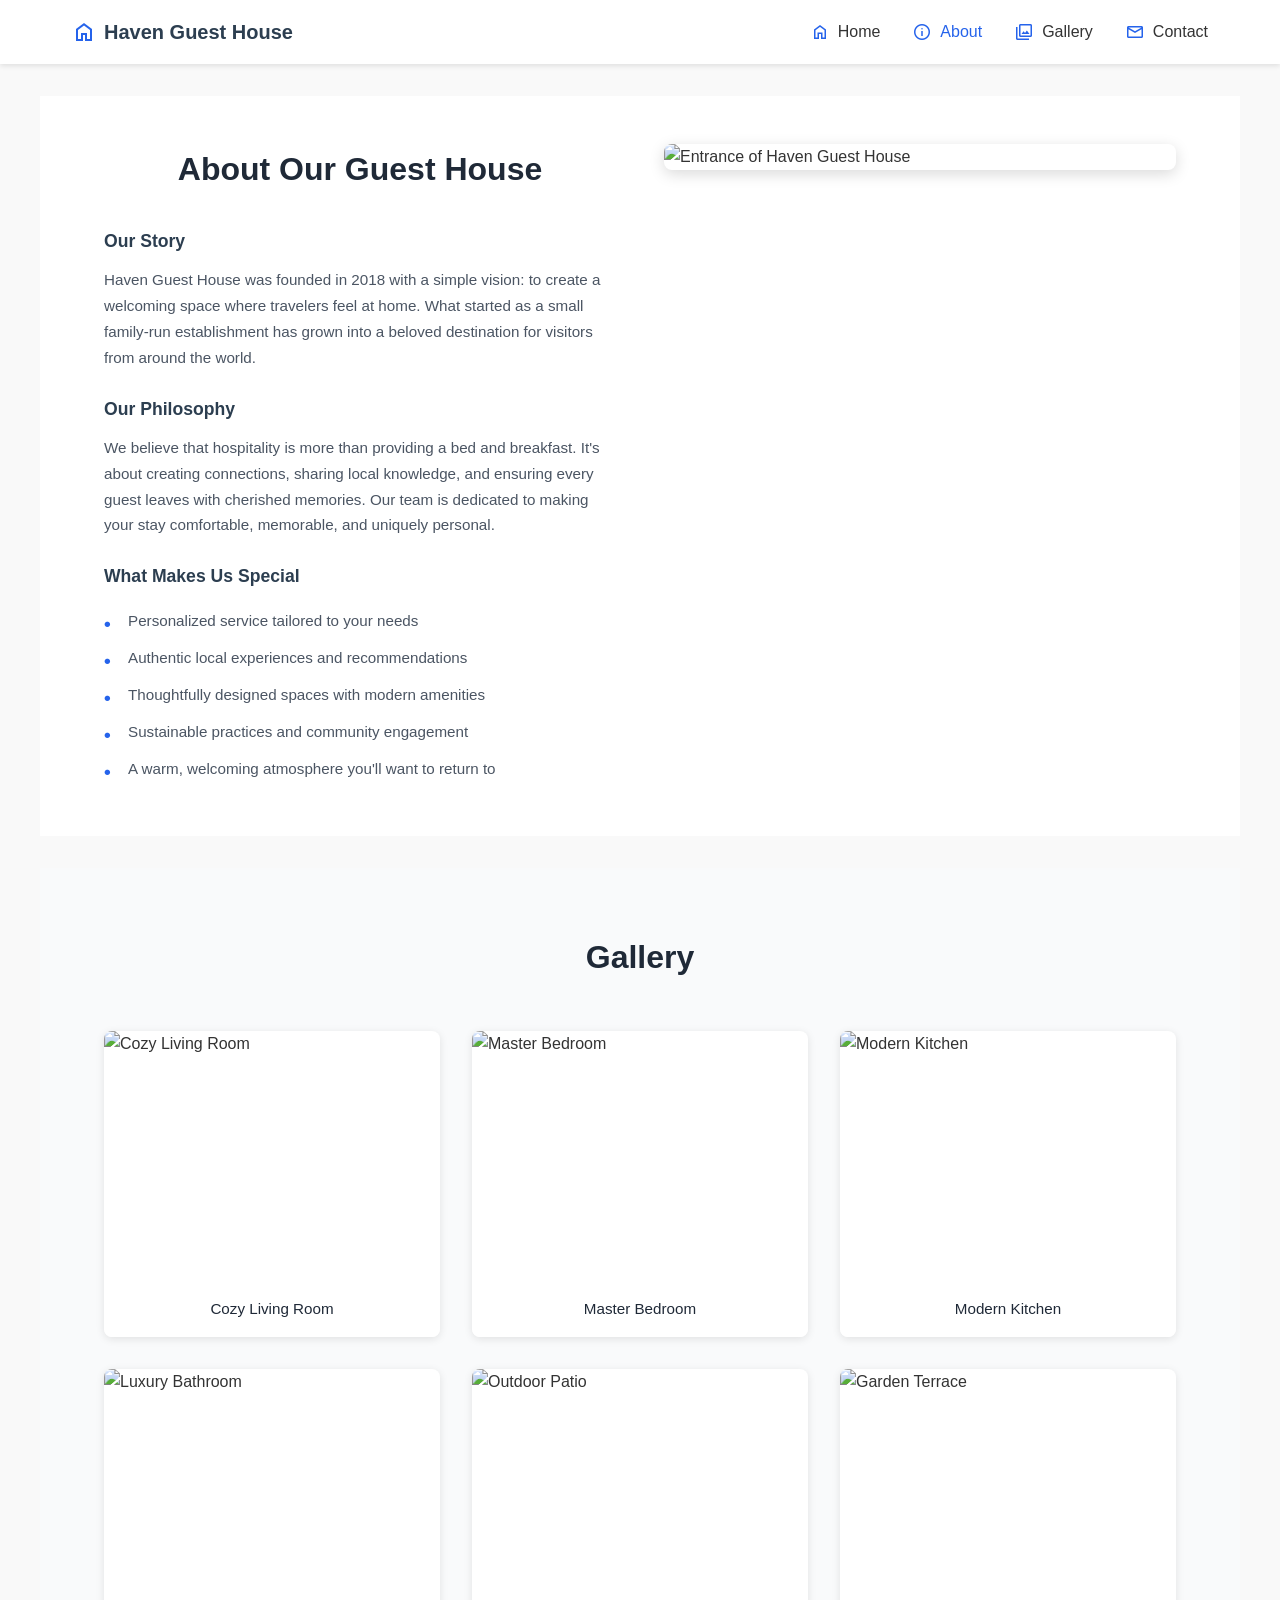
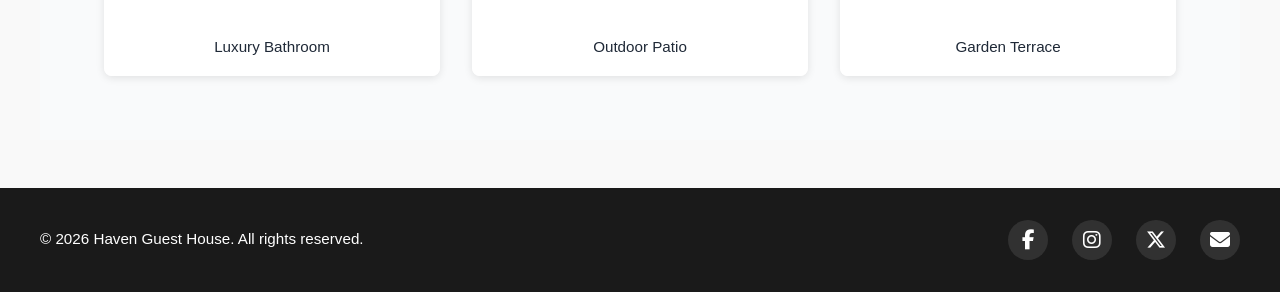
==== about.html @ 4d7a46c1 "Static Site" ====
<!DOCTYPE html>
<html lang="en">

<head>
    <meta charset="UTF-8">
    <title>Haven Guest House | About</title>
    <meta name="viewport" content="width=device-width, initial-scale=1.0">
    <link rel="stylesheet" href="style.css">
    <link rel="stylesheet"
        href="https://fonts.googleapis.com/css2?family=Material+Symbols+Outlined:opsz,wght,FILL,GRAD@24,400,0,0" />
    <link rel="stylesheet" href="https://cdnjs.cloudflare.com/ajax/libs/font-awesome/6.5.1/css/all.min.css" />
</head>

<body>

    <header>
        <nav class="navbar">
            <div class="logo">
                <span class="material-symbols-outlined">home</span>
                <span class="logo-text">Haven Guest House</span>
            </div>
            <ul class="nav-links">
                <li>
                    <a href="index.html">
                        <span class="material-symbols-outlined">home</span>
                        <span class="nav-text">Home</span>
                    </a>
                </li>
                <li>
                    <a href="about.html" aria-current="page">
                        <span class="material-symbols-outlined">info</span>
                        <span class="nav-text">About</span>
                    </a>
                </li>
                <li>
                    <a href="#gallery">
                        <span class="material-symbols-outlined">photo_library</span>
                        <span class="nav-text">Gallery</span>
                    </a>
                </li>
                <li>
                    <a href="contact.html">
                        <span class="material-symbols-outlined">mail</span>
                        <span class="nav-text">Contact</span>
                    </a>
                </li>
            </ul>
        </nav>
    </header>

    <main>

        <section class="about">
            <div class="about-text">
                <h1>About Our Guest House</h1>

                <h3>Our Story</h3>
                <p>
                    Haven Guest House was founded in 2018 with a simple vision: to create a welcoming space where
                    travelers feel at home. What started as a small family-run establishment has grown into a beloved
                    destination for visitors from around the world.
                </p>

                <h3>Our Philosophy</h3>
                <p>
                    We believe that hospitality is more than providing a bed and breakfast. It's about creating
                    connections, sharing local knowledge, and ensuring every guest leaves with cherished memories. Our
                    team is dedicated to making your stay comfortable, memorable, and uniquely personal.
                </p>

                <h3>What Makes Us Special</h3>
                <ul>
                    <li>Personalized service tailored to your needs</li>
                    <li>Authentic local experiences and recommendations</li>
                    <li>Thoughtfully designed spaces with modern amenities</li>
                    <li>Sustainable practices and community engagement</li>
                    <li>A warm, welcoming atmosphere you'll want to return to</li>
                </ul>
            </div>

            <div class="about-image">
                <img src="images/5.png" alt="Entrance of Haven Guest House">
            </div>
        </section>

        <section id="gallery" class="gallery">
            <h2>Gallery</h2>

            <div class="gallery-grid">
                <figure class="gallery-item">
                    <img src="images/g1.png" alt="Cozy Living Room">
                    <figcaption>Cozy Living Room</figcaption>
                </figure>

                <figure class="gallery-item">
                    <img src="images/g2.png" alt="Master Bedroom">
                    <figcaption>Master Bedroom</figcaption>
                </figure>

                <figure class="gallery-item">
                    <img src="images/g3.png" alt="Modern Kitchen">
                    <figcaption>Modern Kitchen</figcaption>
                </figure>

                <figure class="gallery-item">
                    <img src="images/g4.png" alt="Luxury Bathroom">
                    <figcaption>Luxury Bathroom</figcaption>
                </figure>

                <figure class="gallery-item">
                    <img src="images/g5.png" alt="Outdoor Patio">
                    <figcaption>Outdoor Patio</figcaption>
                </figure>

                <figure class="gallery-item">
                    <img src="images/g6.png" alt="Garden Terrace">
                    <figcaption>Garden Terrace</figcaption>
                </figure>
            </div>
        </section>

    </main>

    <footer>
        <div class="footer-content">
            <p>© 2026 Haven Guest House. All rights reserved.</p>
            <div class="social-icons">
                <a href="#" aria-label="Facebook">
                    <i class="fab fa-facebook-f"></i>
                </a>
                <a href="#" aria-label="Instagram">
                    <i class="fab fa-instagram"></i>
                </a>
                <a href="#" aria-label="Twitter">
                    <i class="fab fa-x-twitter"></i>
                </a>
                <a href="#" aria-label="Email">
                    <i class="fas fa-envelope"></i>
                </a>
            </div>
        </div>
    </footer>

    <script src="script.js"></script>

</body>

</html>
---- style.css ----
/* ===== RESET & BASE STYLES ===== */
* {
    margin: 0;
    padding: 0;
    box-sizing: border-box;
}

html {
    scroll-behavior: smooth;
}

body {
    font-family: 'Segoe UI', Tahoma, Geneva, Verdana, sans-serif;
    line-height: 1.6;
    color: #333;
    background: #f9f9f9;
}

/* ===== HEADER & NAVIGATION ===== */
header {
    background: #fff;
    box-shadow: 0 2px 5px rgba(0, 0, 0, 0.1);
    position: sticky;
    top: 0;
    z-index: 100;
}

.navbar {
    display: flex;
    justify-content: space-between;
    align-items: center;
    padding: 1rem 2rem;
    max-width: 1200px;
    margin: 0 auto;
    width: 100%;
}

.logo {
    display: flex;
    align-items: center;
    gap: 0.5rem;
    font-size: 1.25rem;
    font-weight: bold;
    color: #2c3e50;
}

.logo .material-symbols-outlined {
    font-size: 1.5rem;
    color: #2563eb;
}

.nav-links {
    list-style: none;
    display: flex;
    gap: 2rem;
}

.nav-links a {
    text-decoration: none;
    color: #333;
    font-weight: 500;
    transition: color 0.3s;
    display: flex;
    align-items: center;
    gap: 0.5rem;
}

.nav-links a .material-symbols-outlined {
    font-size: 1.25rem;
    color: #2563eb;
}

.nav-links a:hover,
.nav-links a[aria-current="page"] {
    color: #2563eb;
}

/* ===== MAIN CONTENT ===== */
main {
    max-width: 1200px;
    margin: 0 auto;
    width: 100%;
}

/* ===== HERO SECTION ===== */
.hero {
    position: relative;
    height: 400px;
    overflow: hidden;
    display: flex;
    flex-direction: column;
    justify-content: center;
    align-items: center;
    text-align: center;
    color: white;
}

.hero-image {
    position: absolute;
    width: 100%;
    height: 100%;
    object-fit: cover;
    z-index: -1;
}

.hero::before {
    content: '';
    position: absolute;
    top: 0;
    left: 0;
    right: 0;
    bottom: 0;
    background: rgba(0, 0, 0, 0.4);
    z-index: 0;
}

.hero h1 {
    font-size: 3rem;
    margin-bottom: 0.5rem;
    z-index: 1;
    text-shadow: 2px 2px 4px rgba(0, 0, 0, 0.5);
}

.hero p {
    font-size: 1.25rem;
    margin-bottom: 2rem;
    z-index: 1;
    text-shadow: 1px 1px 3px rgba(0, 0, 0, 0.5);
}

/* ===== BUTTONS ===== */
.primary-btn {
    background: #2563eb;
    color: #fff;
    border: none;
    padding: 0.75rem 2rem;
    font-size: 1rem;
    border-radius: 4px;
    cursor: pointer;
    transition: background 0.3s, transform 0.3s;
    z-index: 1;
}

.primary-btn:hover {
    background: #1d4ed8;
    transform: translateY(-2px);
    box-shadow: 0 4px 8px rgba(0, 0, 0, 0.2);
}

/* ===== FEATURES SECTION ===== */
.features {
    display: grid;
    grid-template-columns: repeat(3, 1fr);
    gap: 2rem;
    padding: 3rem 2rem;
    max-width: 1200px;
    margin: 0 auto;

    border-radius: 12px;
}

.card {
    background: #f9fafb;
    border-radius: 12px;
    overflow: hidden;
    box-shadow: 0 1px 3px rgba(0, 0, 0, 0.1);
    transition: transform 0.3s, box-shadow 0.3s;
    position: relative;
}

.card:hover {
    transform: translateY(-5px);
    box-shadow: 0 5px 20px rgba(0, 0, 0, 0.15);
}

.card-image {
    width: 100%;
    height: 200px;
    object-fit: cover;
    display: block;
}

.card-icon {
    margin: 1.5rem 0 0.5rem 1.5rem;
    display: flex;
    align-items: center;
    position: relative;
}

.card-icon .material-symbols-outlined {
    font-size: 2rem;
    color: #2563eb;
    position: relative;
    z-index: 1;
}

.card h3 {
    padding: 0 1.5rem 0.5rem;
    color: #2c3e50;
    font-size: 1.25rem;
    font-weight: 600;
}

.card p {
    padding: 0 1.5rem 1.5rem;
    color: #666;
    line-height: 1.6;
    font-size: 0.95rem;
    margin: 0;
}

/* ===== WELCOME SECTION ===== */
.welcome {
    padding: 3rem 2rem;
    text-align: center;
    margin: 2rem auto;
    max-width: 1200px;
    background: #e5e7eb;
    border-radius: 12px;
}

.welcome h2 {
    color: #1f2937;
    margin-bottom: 2rem;
    font-size: 2rem;
    font-weight: 600;
}

.welcome p {
    max-width: 900px;
    margin: 0 auto 1.5rem;
    color: #4b5563;
    line-height: 1.8;
    font-size: 1rem;
}

.welcome p:last-child {
    margin-bottom: 0;
}

/* ===== ABOUT SECTION ===== */
.about {
    display: grid;
    grid-template-columns: 1fr 1fr;
    gap: 3rem;
    padding: 3rem 4rem;
    align-items: start;
    max-width: 1400px;
    margin: 2rem auto;
    background: #fff;
}

.about-text h1 {
    color: #1f2937;
    margin-bottom: 2rem;
    font-size: 2rem;
    font-weight: 600;
    text-align: center;
}

.about-text h3 {
    color: #2c3e50;
    margin-top: 1.5rem;
    margin-bottom: 0.75rem;
    font-size: 1.1rem;
    font-weight: 600;
}

.about-text p {
    color: #4b5563;
    margin-bottom: 1rem;
    line-height: 1.7;
    font-size: 0.95rem;
}

.about-text ul {
    list-style: none;
    padding: 0;
    margin-top: 0.5rem;
}

.about-text ul li {
    padding: 0.4rem 0;
    padding-left: 1.5rem;
    color: #4b5563;
    position: relative;
    font-size: 0.95rem;
}

.about-text ul li::before {
    content: '•';
    position: absolute;
    left: 0;
    color: #2563eb;
    font-weight: bold;
    font-size: 1.2rem;
}

.about-image {
    border-radius: 8px;
    overflow: hidden;
    box-shadow: 0 4px 15px rgba(0, 0, 0, 0.15);
    position: sticky;
    top: 100px;
    background: transparent;
    border: none;
}

.about-image img {
    width: 100%;
    height: auto;
    display: block;
    border: none;
    background: transparent;
}

/* ===== GALLERY SECTION ===== */
.gallery {
    padding: 4rem 4rem;
    max-width: 1400px;
    margin: 0 auto;
    background: #f9fafb;
}

.gallery h2 {
    text-align: center;
    color: #1f2937;
    margin-bottom: 3rem;
    font-size: 2rem;
    font-weight: 600;
}

.gallery-grid {
    display: grid;
    grid-template-columns: repeat(3, 1fr);
    gap: 2rem;
}

.gallery-item {
    background: #fff;
    border-radius: 8px;
    overflow: hidden;
    box-shadow: 0 2px 8px rgba(0, 0, 0, 0.1);
    transition: transform 0.3s, box-shadow 0.3s;
}

.gallery-item:hover {
    transform: translateY(-5px);
    box-shadow: 0 4px 15px rgba(0, 0, 0, 0.15);
}

.gallery-item img {
    width: 100%;
    height: 250px;
    object-fit: cover;
    display: block;
}

.gallery-item figcaption {
    background: #fff;
    color: #1f2937;
    padding: 1rem;
    text-align: center;
    font-weight: 500;
    font-size: 0.95rem;
}

/* ===== CONTACT SECTION ===== */
.contact {
    padding: 3rem 1rem;
    max-width: 600px;
    margin: 0 auto;
}

.contact h1 {
    text-align: center;
    color: #2c3e50;
    margin-bottom: 2rem;
    font-size: 2rem;
}

.contact-image {
    width: 100%;
    max-width: 400px;
    height: auto;
    margin: 0 auto 2rem;
    display: block;
    border-radius: 8px;
}

.contact form {
    display: flex;
    flex-direction: column;
    gap: 1.5rem;
}

.contact label {
    font-weight: 500;
    color: #2c3e50;
}

.contact input,
.contact textarea {
    padding: 0.75rem;
    border: 1px solid #ddd;
    border-radius: 4px;
    font-family: inherit;
    font-size: 1rem;
    transition: border-color 0.3s;
}

.contact input:focus,
.contact textarea:focus {
    outline: none;
    border-color: #2563eb;
    box-shadow: 0 0 5px rgba(37, 99, 235, 0.3);
}

.contact button {
    align-self: flex-start;
}

/* ===== FOOTER ===== */
footer {
    background: #1a1a1a;
    color: #fff;
    padding: 2rem 1rem;
    margin-top: 3rem;
}

.footer-content {
    max-width: 1200px;
    margin: 0 auto;
    display: flex;
    justify-content: space-between;
    align-items: center;
}

footer p {
    margin: 0;
    font-size: 0.95rem;
}

.social-icons {
    display: flex;
    gap: 1.5rem;
    align-items: center;
}

.social-icons a {
    color: #fff;
    text-decoration: none;
    transition: all 0.3s ease;
    display: inline-flex;
    align-items: center;
    justify-content: center;
    width: 40px;
    height: 40px;
    border-radius: 50%;
    background: rgba(255, 255, 255, 0.1);
}

.social-icons a i {
    font-size: 1.25rem;
    color: #fff;
    transition: color 0.3s ease;
}

/* Hover effects - each icon gets its brand color */
.social-icons a:hover {
    transform: translateY(-3px);
    background: rgba(255, 255, 255, 0.2);
}

/* Facebook - Blue on hover */
.social-icons a[aria-label="Facebook"]:hover i {
    color: #1877f2;
}

/* Instagram - Pink on hover */
.social-icons a[aria-label="Instagram"]:hover i {
    color: #e4405f;
}

/* Twitter/X - Black on hover */
.social-icons a[aria-label="Twitter"]:hover i {
    color: #000000;
}

/* Email - Beige on hover */
.social-icons a[aria-label="Email"]:hover i {
    color: #d4a574;
}

/* ===== RESPONSIVE DESIGN ===== */

/* Tablets (768px to 1024px) */
@media (max-width: 1024px) {
    .navbar {
        padding: 1rem 1.5rem;
    }

    .logo {
        font-size: 1.1rem;
    }

    .logo .material-symbols-outlined {
        font-size: 1.3rem;
    }

    .nav-links {
        gap: 1.5rem;
    }

    .nav-links a {
        gap: 0.3rem;
        font-size: 0.9rem;
    }

    .hero {
        height: 350px;
    }

    .hero h1 {
        font-size: 2.5rem;
    }

    .hero p {
        font-size: 1.1rem;
    }

    .about {
        grid-template-columns: 1fr 1fr;
        padding: 2rem 1.5rem;
        gap: 1.5rem;
    }

    .about-text h1 {
        font-size: 1.75rem;
    }

    .gallery {
        padding: 3rem 1.5rem;
    }

    .gallery-grid {
        grid-template-columns: repeat(2, 1fr);
        gap: 1.5rem;
    }
}

/* Mobile Devices (max-width 768px) */
@media (max-width: 768px) {
    .navbar {
        padding: 1rem;
    }

    .logo {
        font-size: 1rem;
    }

    .logo-text {
        display: none;
    }

    .logo .material-symbols-outlined {
        font-size: 1.5rem;
    }

    .nav-links {
        gap: 1.5rem;
    }

    .nav-links a {
        gap: 0.3rem;
        font-size: 0.85rem;
    }

    .nav-text {
        display: none;
    }

    .nav-links a .material-symbols-outlined {
        font-size: 1.5rem;
    }

    .hero {
        height: 280px;
        padding: 0 1rem;
    }

    .hero h1 {
        font-size: 2rem;
    }

    .hero p {
        font-size: 1rem;
    }

    .features {
        grid-template-columns: 1fr;
        padding: 2rem 1rem;
        gap: 1.5rem;
    }

    .card-image {
        height: 180px;
    }

    .about {
        grid-template-columns: 1fr 1fr;
        padding: 2rem 1rem;
        gap: 1rem;
    }

    .about-text h1 {
        font-size: 1.5rem;
    }

    .about-text h3 {
        font-size: 1rem;
    }

    .about-text p,
    .about-text ul li {
        font-size: 0.85rem;
    }

    .about-image {
        position: static;
    }

    .welcome h2 {
        font-size: 1.5rem;
    }

    .welcome p {
        font-size: 0.9rem;
        padding: 1rem;
    }

    .gallery {
        padding: 2rem 1rem;
    }

    .gallery h2 {
        font-size: 1.5rem;
    }

    .gallery-grid {
        grid-template-columns: 1fr;
        gap: 1rem;
    }

    .gallery-item img {
        height: 200px;
    }

    .contact {
        padding: 2rem 1rem;
    }

    .contact h1 {
        font-size: 1.75rem;
    }

    .primary-btn {
        width: 100%;
    }

    .footer-content {
        flex-direction: column;
        gap: 1.5rem;
        text-align: center;
    }
}

/* Small Mobile Devices (max-width 480px) */
@media (max-width: 480px) {
    body {
        font-size: 14px;
    }

    .navbar {
        padding: 0.75rem;
    }

    .logo {
        font-size: 1rem;
    }

    .nav-links {
        font-size: 0.9rem;
    }

    .hero {
        height: 250px;
    }

    .hero h1 {
        font-size: 1.5rem;
    }

    .hero p {
        font-size: 0.9rem;
    }

    .card-image {
        height: 150px;
    }

    .card h3 {
        font-size: 1rem;
    }

    .card p {
        font-size: 0.9rem;
    }

    .about-text h1,
    .welcome h2,
    .gallery h2,
    .contact h1,
    .contact-page-title {
        font-size: 1.35rem;
    }

    .primary-btn {
        padding: 0.6rem 1rem;
        font-size: 0.9rem;
    }

    footer {
        padding: 1rem;
        font-size: 0.85rem;
    }
}

/* Contact Page Styles */
.contact-page-title {
    text-align: center;
    font-size: 2rem;
    margin: 2rem 0;
    color: #1a1a1a;
}

.contact-container {
    max-width: 1200px;
    margin: 0 auto;
    padding: 2rem 1rem 4rem;
    display: grid;
    grid-template-columns: 1fr 1fr;
    gap: 3rem;
}

.contact-form-section h2,
.contact-info-section h2 {
    font-size: 1.5rem;
    margin-bottom: 1.5rem;
    color: #1a1a1a;
}

.form-group {
    margin-bottom: 1.25rem;
}

.form-group label {
    display: block;
    margin-bottom: 0.5rem;
    color: #4b5563;
    font-weight: 500;
}

.form-group input,
.form-group textarea {
    width: 100%;
    padding: 0.75rem;
    border: 1px solid #d1d5db;
    border-radius: 6px;
    font-size: 1rem;
    font-family: inherit;
    transition: border-color 0.3s;
}

.form-group input:focus,
.form-group textarea:focus {
    outline: none;
    border-color: #2563eb;
}

.form-group textarea {
    resize: vertical;
}

.contact-info-item {
    display: flex;
    align-items: flex-start;
    margin-bottom: 1.75rem;
}

.info-icon {
    background-color: #2563eb;
    color: white;
    width: 45px;
    height: 45px;
    border-radius: 50%;
    display: flex;
    align-items: center;
    justify-content: center;
    margin-right: 1rem;
    flex-shrink: 0;
}

.info-icon .material-symbols-outlined {
    font-size: 24px;
}

.info-content h3 {
    font-size: 1rem;
    margin-bottom: 0.25rem;
    color: #1a1a1a;
}

.info-content p {
    color: #6b7280;
    line-height: 1.6;
}

.map-container {
    margin-top: 2rem;
    border-radius: 8px;
    overflow: hidden;
    box-shadow: 0 2px 8px rgba(0, 0, 0, 0.1);
}

@media screen and (max-width: 768px) {
    .contact-container {
        grid-template-columns: 1fr;
        gap: 2rem;
        padding: 1.5rem 1rem 3rem;
    }

    .contact-page-title {
        font-size: 1.5rem;
        margin: 1.5rem 0;
    }

    .contact-form-section h2,
    .contact-info-section h2 {
        font-size: 1.25rem;
    }
}
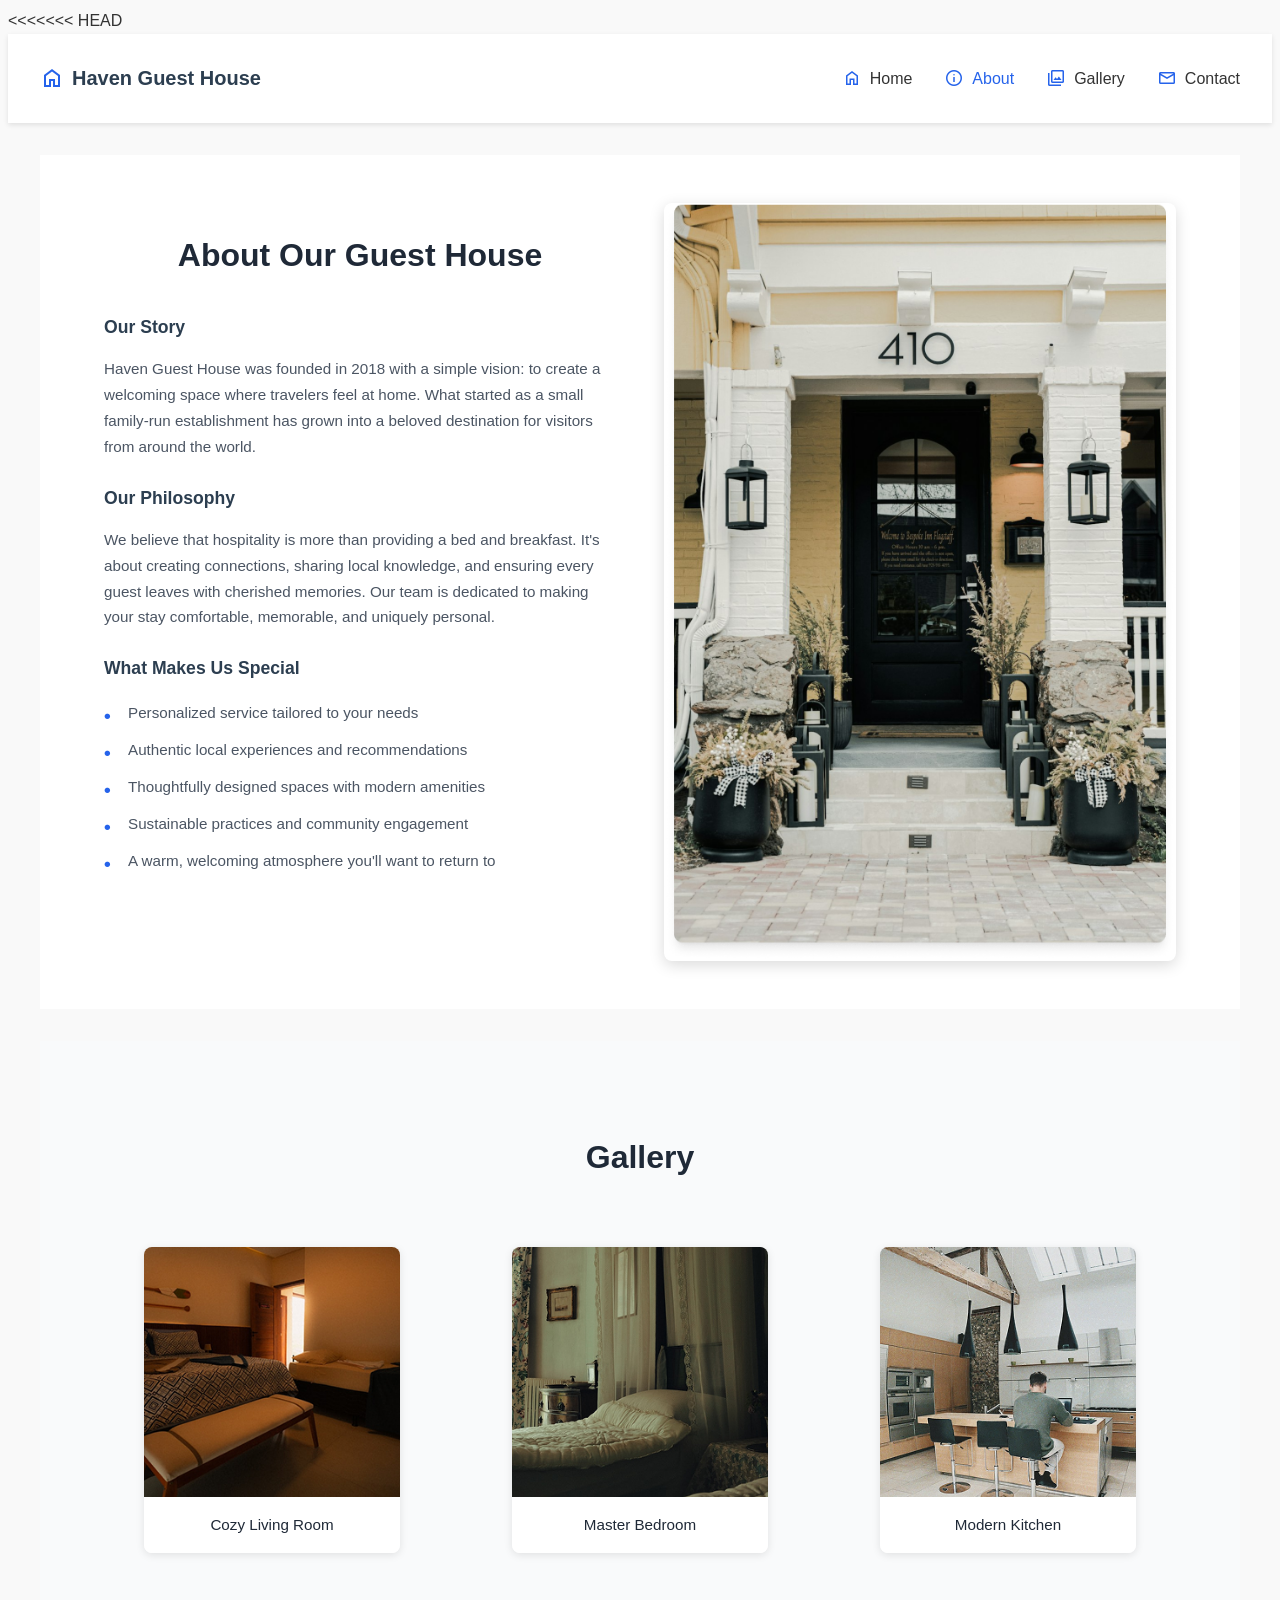
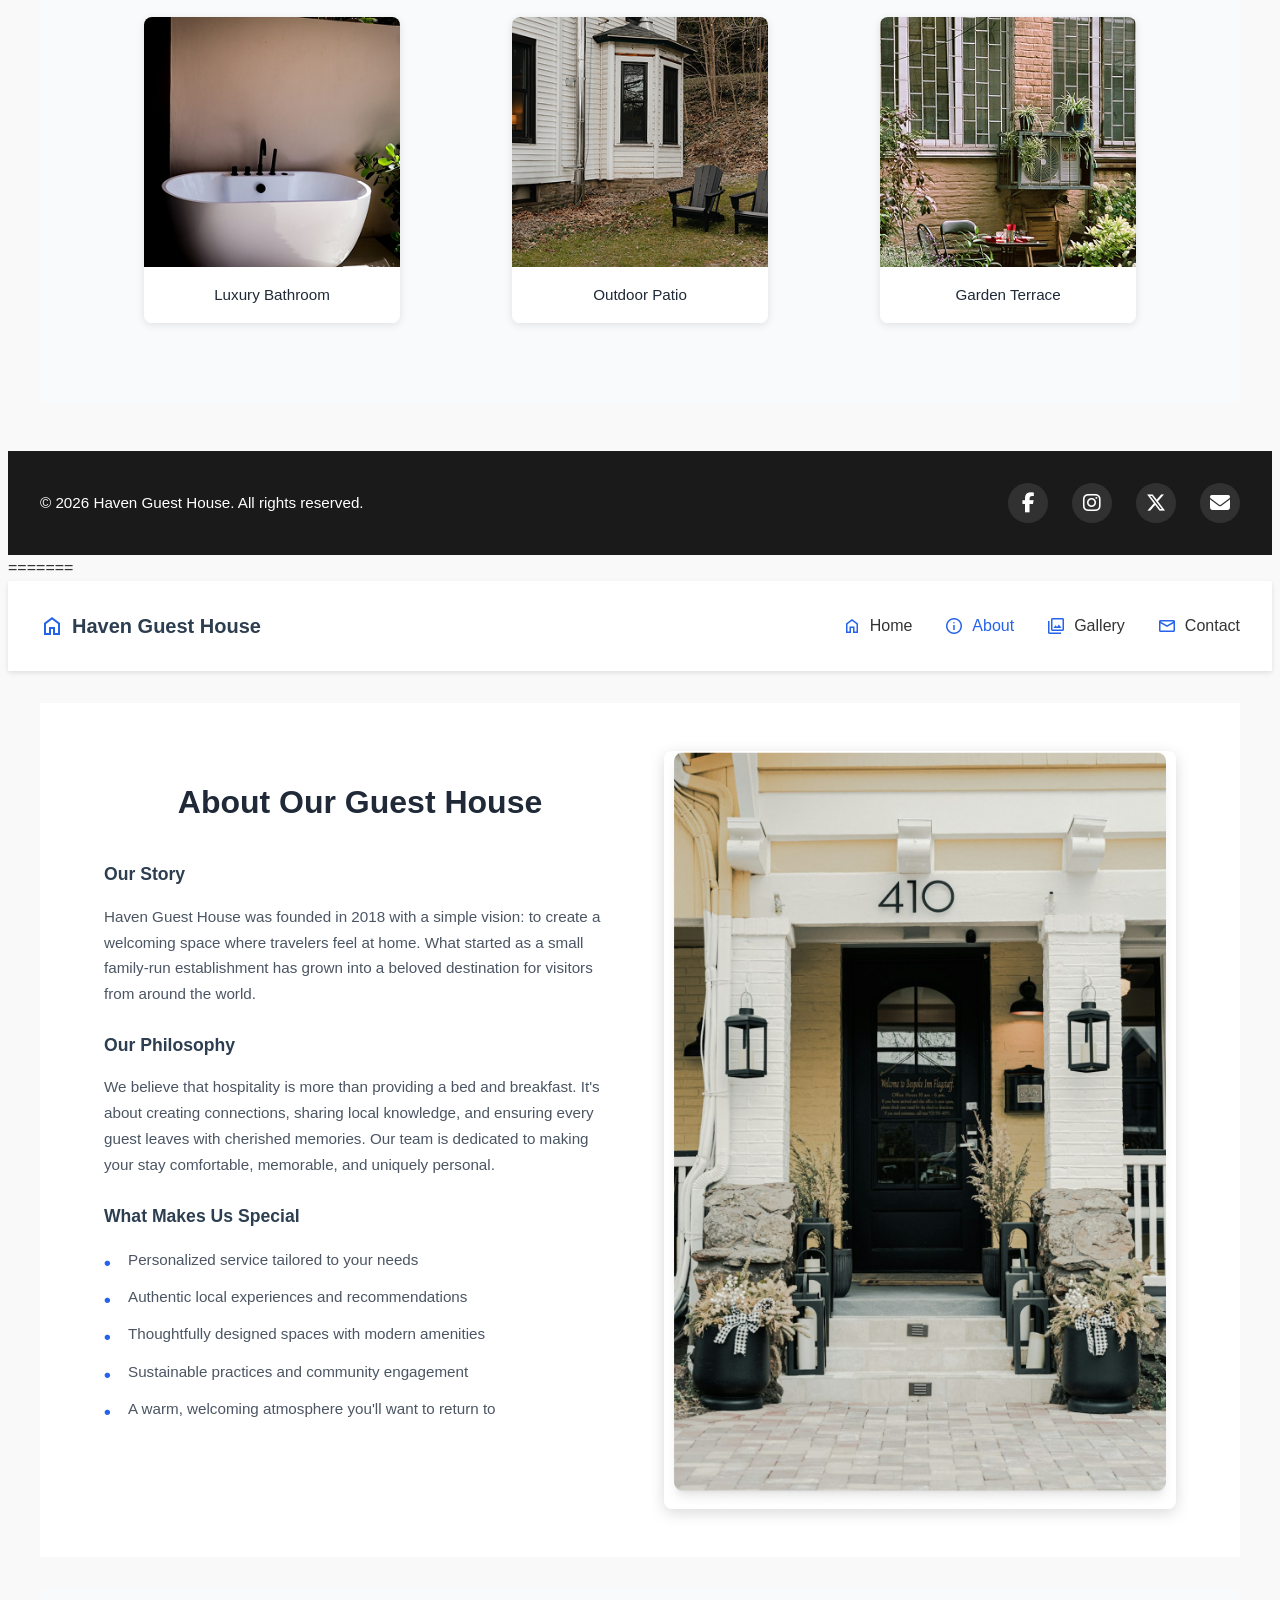
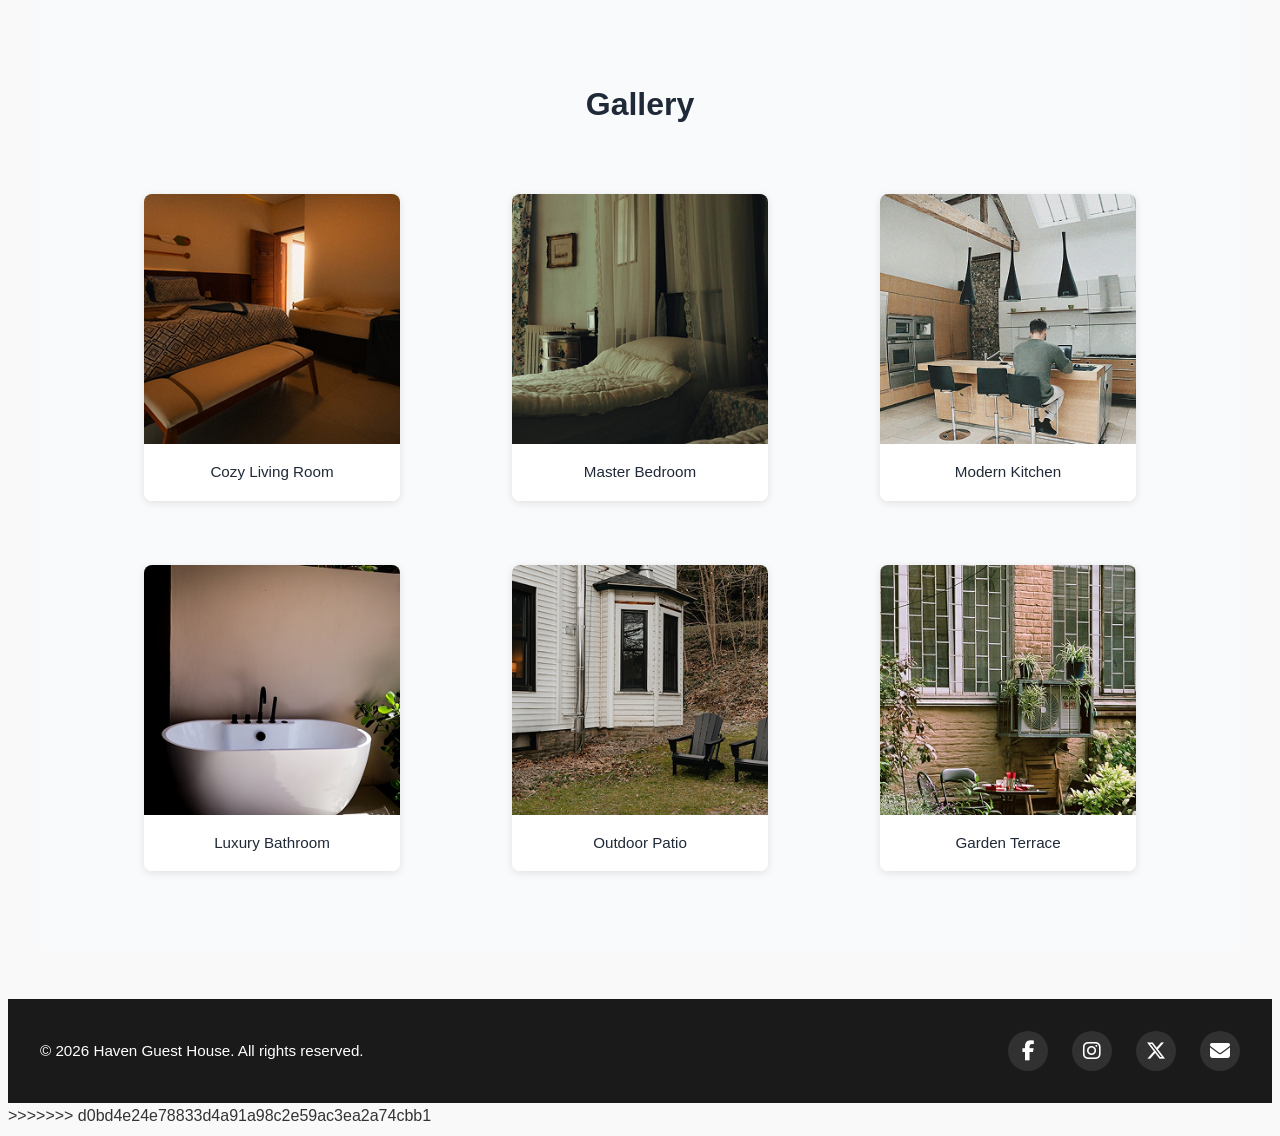
==== commit b9658bbb: "Resolve merge conflicts — keep local HavenGuestHouse files" ====
--- a/about.html
+++ b/about.html
@@ -1,148 +1,298 @@
-<!DOCTYPE html>
-<html lang="en">
-
-<head>
-    <meta charset="UTF-8">
-    <title>Haven Guest House | About</title>
-    <meta name="viewport" content="width=device-width, initial-scale=1.0">
-    <link rel="stylesheet" href="style.css">
-    <link rel="stylesheet"
-        href="https://fonts.googleapis.com/css2?family=Material+Symbols+Outlined:opsz,wght,FILL,GRAD@24,400,0,0" />
-    <link rel="stylesheet" href="https://cdnjs.cloudflare.com/ajax/libs/font-awesome/6.5.1/css/all.min.css" />
-</head>
-
-<body>
-
-    <header>
-        <nav class="navbar">
-            <div class="logo">
-                <span class="material-symbols-outlined">home</span>
-                <span class="logo-text">Haven Guest House</span>
-            </div>
-            <ul class="nav-links">
-                <li>
-                    <a href="index.html">
-                        <span class="material-symbols-outlined">home</span>
-                        <span class="nav-text">Home</span>
-                    </a>
-                </li>
-                <li>
-                    <a href="about.html" aria-current="page">
-                        <span class="material-symbols-outlined">info</span>
-                        <span class="nav-text">About</span>
-                    </a>
-                </li>
-                <li>
-                    <a href="#gallery">
-                        <span class="material-symbols-outlined">photo_library</span>
-                        <span class="nav-text">Gallery</span>
-                    </a>
-                </li>
-                <li>
-                    <a href="contact.html">
-                        <span class="material-symbols-outlined">mail</span>
-                        <span class="nav-text">Contact</span>
-                    </a>
-                </li>
-            </ul>
-        </nav>
-    </header>
-
-    <main>
-
-        <section class="about">
-            <div class="about-text">
-                <h1>About Our Guest House</h1>
-
-                <h3>Our Story</h3>
-                <p>
-                    Haven Guest House was founded in 2018 with a simple vision: to create a welcoming space where
-                    travelers feel at home. What started as a small family-run establishment has grown into a beloved
-                    destination for visitors from around the world.
-                </p>
-
-                <h3>Our Philosophy</h3>
-                <p>
-                    We believe that hospitality is more than providing a bed and breakfast. It's about creating
-                    connections, sharing local knowledge, and ensuring every guest leaves with cherished memories. Our
-                    team is dedicated to making your stay comfortable, memorable, and uniquely personal.
-                </p>
-
-                <h3>What Makes Us Special</h3>
-                <ul>
-                    <li>Personalized service tailored to your needs</li>
-                    <li>Authentic local experiences and recommendations</li>
-                    <li>Thoughtfully designed spaces with modern amenities</li>
-                    <li>Sustainable practices and community engagement</li>
-                    <li>A warm, welcoming atmosphere you'll want to return to</li>
-                </ul>
-            </div>
-
-            <div class="about-image">
-                <img src="images/5.png" alt="Entrance of Haven Guest House">
-            </div>
-        </section>
-
-        <section id="gallery" class="gallery">
-            <h2>Gallery</h2>
-
-            <div class="gallery-grid">
-                <figure class="gallery-item">
-                    <img src="images/g1.png" alt="Cozy Living Room">
-                    <figcaption>Cozy Living Room</figcaption>
-                </figure>
-
-                <figure class="gallery-item">
-                    <img src="images/g2.png" alt="Master Bedroom">
-                    <figcaption>Master Bedroom</figcaption>
-                </figure>
-
-                <figure class="gallery-item">
-                    <img src="images/g3.png" alt="Modern Kitchen">
-                    <figcaption>Modern Kitchen</figcaption>
-                </figure>
-
-                <figure class="gallery-item">
-                    <img src="images/g4.png" alt="Luxury Bathroom">
-                    <figcaption>Luxury Bathroom</figcaption>
-                </figure>
-
-                <figure class="gallery-item">
-                    <img src="images/g5.png" alt="Outdoor Patio">
-                    <figcaption>Outdoor Patio</figcaption>
-                </figure>
-
-                <figure class="gallery-item">
-                    <img src="images/g6.png" alt="Garden Terrace">
-                    <figcaption>Garden Terrace</figcaption>
-                </figure>
-            </div>
-        </section>
-
-    </main>
-
-    <footer>
-        <div class="footer-content">
-            <p>© 2026 Haven Guest House. All rights reserved.</p>
-            <div class="social-icons">
-                <a href="#" aria-label="Facebook">
-                    <i class="fab fa-facebook-f"></i>
-                </a>
-                <a href="#" aria-label="Instagram">
-                    <i class="fab fa-instagram"></i>
-                </a>
-                <a href="#" aria-label="Twitter">
-                    <i class="fab fa-x-twitter"></i>
-                </a>
-                <a href="#" aria-label="Email">
-                    <i class="fas fa-envelope"></i>
-                </a>
-            </div>
-        </div>
-    </footer>
-
-    <script src="script.js"></script>
-
-</body>
-
+<<<<<<< HEAD
+<!DOCTYPE html>
+<html lang="en">
+
+<head>
+    <meta charset="UTF-8">
+    <title>Haven Guest House | About</title>
+    <meta name="viewport" content="width=device-width, initial-scale=1.0">
+    <link rel="stylesheet" href="style.css">
+    <link rel="stylesheet"
+        href="https://fonts.googleapis.com/css2?family=Material+Symbols+Outlined:opsz,wght,FILL,GRAD@24,400,0,0" />
+    <link rel="stylesheet" href="https://cdnjs.cloudflare.com/ajax/libs/font-awesome/6.5.1/css/all.min.css" />
+</head>
+
+<body>
+
+    <header>
+        <nav class="navbar">
+            <div class="logo">
+                <span class="material-symbols-outlined">home</span>
+                <span class="logo-text">Haven Guest House</span>
+            </div>
+            <ul class="nav-links">
+                <li>
+                    <a href="index.html">
+                        <span class="material-symbols-outlined">home</span>
+                        <span class="nav-text">Home</span>
+                    </a>
+                </li>
+                <li>
+                    <a href="about.html" aria-current="page">
+                        <span class="material-symbols-outlined">info</span>
+                        <span class="nav-text">About</span>
+                    </a>
+                </li>
+                <li>
+                    <a href="#gallery">
+                        <span class="material-symbols-outlined">photo_library</span>
+                        <span class="nav-text">Gallery</span>
+                    </a>
+                </li>
+                <li>
+                    <a href="contact.html">
+                        <span class="material-symbols-outlined">mail</span>
+                        <span class="nav-text">Contact</span>
+                    </a>
+                </li>
+            </ul>
+        </nav>
+    </header>
+
+    <main>
+
+        <section class="about">
+            <div class="about-text">
+                <h1>About Our Guest House</h1>
+
+                <h3>Our Story</h3>
+                <p>
+                    Haven Guest House was founded in 2018 with a simple vision: to create a welcoming space where
+                    travelers feel at home. What started as a small family-run establishment has grown into a beloved
+                    destination for visitors from around the world.
+                </p>
+
+                <h3>Our Philosophy</h3>
+                <p>
+                    We believe that hospitality is more than providing a bed and breakfast. It's about creating
+                    connections, sharing local knowledge, and ensuring every guest leaves with cherished memories. Our
+                    team is dedicated to making your stay comfortable, memorable, and uniquely personal.
+                </p>
+
+                <h3>What Makes Us Special</h3>
+                <ul>
+                    <li>Personalized service tailored to your needs</li>
+                    <li>Authentic local experiences and recommendations</li>
+                    <li>Thoughtfully designed spaces with modern amenities</li>
+                    <li>Sustainable practices and community engagement</li>
+                    <li>A warm, welcoming atmosphere you'll want to return to</li>
+                </ul>
+            </div>
+
+            <div class="about-image">
+                <img src="images/5.png" alt="Entrance of Haven Guest House">
+            </div>
+        </section>
+
+        <section id="gallery" class="gallery">
+            <h2>Gallery</h2>
+
+            <div class="gallery-grid">
+                <figure class="gallery-item">
+                    <img src="images/g1.png" alt="Cozy Living Room">
+                    <figcaption>Cozy Living Room</figcaption>
+                </figure>
+
+                <figure class="gallery-item">
+                    <img src="images/g2.png" alt="Master Bedroom">
+                    <figcaption>Master Bedroom</figcaption>
+                </figure>
+
+                <figure class="gallery-item">
+                    <img src="images/g3.png" alt="Modern Kitchen">
+                    <figcaption>Modern Kitchen</figcaption>
+                </figure>
+
+                <figure class="gallery-item">
+                    <img src="images/g4.png" alt="Luxury Bathroom">
+                    <figcaption>Luxury Bathroom</figcaption>
+                </figure>
+
+                <figure class="gallery-item">
+                    <img src="images/g5.png" alt="Outdoor Patio">
+                    <figcaption>Outdoor Patio</figcaption>
+                </figure>
+
+                <figure class="gallery-item">
+                    <img src="images/g6.png" alt="Garden Terrace">
+                    <figcaption>Garden Terrace</figcaption>
+                </figure>
+            </div>
+        </section>
+
+    </main>
+
+    <footer>
+        <div class="footer-content">
+            <p>© 2026 Haven Guest House. All rights reserved.</p>
+            <div class="social-icons">
+                <a href="#" aria-label="Facebook">
+                    <i class="fab fa-facebook-f"></i>
+                </a>
+                <a href="#" aria-label="Instagram">
+                    <i class="fab fa-instagram"></i>
+                </a>
+                <a href="#" aria-label="Twitter">
+                    <i class="fab fa-x-twitter"></i>
+                </a>
+                <a href="#" aria-label="Email">
+                    <i class="fas fa-envelope"></i>
+                </a>
+            </div>
+        </div>
+    </footer>
+
+    <script src="script.js"></script>
+
+</body>
+
+=======
+<!DOCTYPE html>
+<html lang="en">
+
+<head>
+    <meta charset="UTF-8">
+    <title>Haven Guest House | About</title>
+    <meta name="viewport" content="width=device-width, initial-scale=1.0">
+    <link rel="stylesheet" href="style.css">
+    <link rel="stylesheet"
+        href="https://fonts.googleapis.com/css2?family=Material+Symbols+Outlined:opsz,wght,FILL,GRAD@24,400,0,0" />
+    <link rel="stylesheet" href="https://cdnjs.cloudflare.com/ajax/libs/font-awesome/6.5.1/css/all.min.css" />
+</head>
+
+<body>
+
+    <header>
+        <nav class="navbar">
+            <div class="logo">
+                <span class="material-symbols-outlined">home</span>
+                <span class="logo-text">Haven Guest House</span>
+            </div>
+            <ul class="nav-links">
+                <li>
+                    <a href="index.html">
+                        <span class="material-symbols-outlined">home</span>
+                        <span class="nav-text">Home</span>
+                    </a>
+                </li>
+                <li>
+                    <a href="about.html" aria-current="page">
+                        <span class="material-symbols-outlined">info</span>
+                        <span class="nav-text">About</span>
+                    </a>
+                </li>
+                <li>
+                    <a href="#gallery">
+                        <span class="material-symbols-outlined">photo_library</span>
+                        <span class="nav-text">Gallery</span>
+                    </a>
+                </li>
+                <li>
+                    <a href="contact.html">
+                        <span class="material-symbols-outlined">mail</span>
+                        <span class="nav-text">Contact</span>
+                    </a>
+                </li>
+            </ul>
+        </nav>
+    </header>
+
+    <main>
+
+        <section class="about">
+            <div class="about-text">
+                <h1>About Our Guest House</h1>
+
+                <h3>Our Story</h3>
+                <p>
+                    Haven Guest House was founded in 2018 with a simple vision: to create a welcoming space where
+                    travelers feel at home. What started as a small family-run establishment has grown into a beloved
+                    destination for visitors from around the world.
+                </p>
+
+                <h3>Our Philosophy</h3>
+                <p>
+                    We believe that hospitality is more than providing a bed and breakfast. It's about creating
+                    connections, sharing local knowledge, and ensuring every guest leaves with cherished memories. Our
+                    team is dedicated to making your stay comfortable, memorable, and uniquely personal.
+                </p>
+
+                <h3>What Makes Us Special</h3>
+                <ul>
+                    <li>Personalized service tailored to your needs</li>
+                    <li>Authentic local experiences and recommendations</li>
+                    <li>Thoughtfully designed spaces with modern amenities</li>
+                    <li>Sustainable practices and community engagement</li>
+                    <li>A warm, welcoming atmosphere you'll want to return to</li>
+                </ul>
+            </div>
+
+            <div class="about-image">
+                <img src="images/5.png" alt="Entrance of Haven Guest House">
+            </div>
+        </section>
+
+        <section id="gallery" class="gallery">
+            <h2>Gallery</h2>
+
+            <div class="gallery-grid">
+                <figure class="gallery-item">
+                    <img src="images/g1.png" alt="Cozy Living Room">
+                    <figcaption>Cozy Living Room</figcaption>
+                </figure>
+
+                <figure class="gallery-item">
+                    <img src="images/g2.png" alt="Master Bedroom">
+                    <figcaption>Master Bedroom</figcaption>
+                </figure>
+
+                <figure class="gallery-item">
+                    <img src="images/g3.png" alt="Modern Kitchen">
+                    <figcaption>Modern Kitchen</figcaption>
+                </figure>
+
+                <figure class="gallery-item">
+                    <img src="images/g4.png" alt="Luxury Bathroom">
+                    <figcaption>Luxury Bathroom</figcaption>
+                </figure>
+
+                <figure class="gallery-item">
+                    <img src="images/g5.png" alt="Outdoor Patio">
+                    <figcaption>Outdoor Patio</figcaption>
+                </figure>
+
+                <figure class="gallery-item">
+                    <img src="images/g6.png" alt="Garden Terrace">
+                    <figcaption>Garden Terrace</figcaption>
+                </figure>
+            </div>
+        </section>
+
+    </main>
+
+    <footer>
+        <div class="footer-content">
+            <p>© 2026 Haven Guest House. All rights reserved.</p>
+            <div class="social-icons">
+                <a href="#" aria-label="Facebook">
+                    <i class="fab fa-facebook-f"></i>
+                </a>
+                <a href="#" aria-label="Instagram">
+                    <i class="fab fa-instagram"></i>
+                </a>
+                <a href="#" aria-label="Twitter">
+                    <i class="fab fa-x-twitter"></i>
+                </a>
+                <a href="#" aria-label="Email">
+                    <i class="fas fa-envelope"></i>
+                </a>
+            </div>
+        </div>
+    </footer>
+
+    <script src="script.js"></script>
+
+</body>
+
+>>>>>>> d0bd4e24e78833d4a91a98c2e59ac3ea2a74cbb1
 </html>
--- a/style.css
+++ b/style.css
@@ -1,852 +1,1706 @@
-/* ===== RESET & BASE STYLES ===== */
-* {
-    margin: 0;
-    padding: 0;
-    box-sizing: border-box;
-}
-
-html {
-    scroll-behavior: smooth;
-}
-
-body {
-    font-family: 'Segoe UI', Tahoma, Geneva, Verdana, sans-serif;
-    line-height: 1.6;
-    color: #333;
-    background: #f9f9f9;
-}
-
-/* ===== HEADER & NAVIGATION ===== */
-header {
-    background: #fff;
-    box-shadow: 0 2px 5px rgba(0, 0, 0, 0.1);
-    position: sticky;
-    top: 0;
-    z-index: 100;
-}
-
-.navbar {
-    display: flex;
-    justify-content: space-between;
-    align-items: center;
-    padding: 1rem 2rem;
-    max-width: 1200px;
-    margin: 0 auto;
-    width: 100%;
-}
-
-.logo {
-    display: flex;
-    align-items: center;
-    gap: 0.5rem;
-    font-size: 1.25rem;
-    font-weight: bold;
-    color: #2c3e50;
-}
-
-.logo .material-symbols-outlined {
-    font-size: 1.5rem;
-    color: #2563eb;
-}
-
-.nav-links {
-    list-style: none;
-    display: flex;
-    gap: 2rem;
-}
-
-.nav-links a {
-    text-decoration: none;
-    color: #333;
-    font-weight: 500;
-    transition: color 0.3s;
-    display: flex;
-    align-items: center;
-    gap: 0.5rem;
-}
-
-.nav-links a .material-symbols-outlined {
-    font-size: 1.25rem;
-    color: #2563eb;
-}
-
-.nav-links a:hover,
-.nav-links a[aria-current="page"] {
-    color: #2563eb;
-}
-
-/* ===== MAIN CONTENT ===== */
-main {
-    max-width: 1200px;
-    margin: 0 auto;
-    width: 100%;
-}
-
-/* ===== HERO SECTION ===== */
-.hero {
-    position: relative;
-    height: 400px;
-    overflow: hidden;
-    display: flex;
-    flex-direction: column;
-    justify-content: center;
-    align-items: center;
-    text-align: center;
-    color: white;
-}
-
-.hero-image {
-    position: absolute;
-    width: 100%;
-    height: 100%;
-    object-fit: cover;
-    z-index: -1;
-}
-
-.hero::before {
-    content: '';
-    position: absolute;
-    top: 0;
-    left: 0;
-    right: 0;
-    bottom: 0;
-    background: rgba(0, 0, 0, 0.4);
-    z-index: 0;
-}
-
-.hero h1 {
-    font-size: 3rem;
-    margin-bottom: 0.5rem;
-    z-index: 1;
-    text-shadow: 2px 2px 4px rgba(0, 0, 0, 0.5);
-}
-
-.hero p {
-    font-size: 1.25rem;
-    margin-bottom: 2rem;
-    z-index: 1;
-    text-shadow: 1px 1px 3px rgba(0, 0, 0, 0.5);
-}
-
-/* ===== BUTTONS ===== */
-.primary-btn {
-    background: #2563eb;
-    color: #fff;
-    border: none;
-    padding: 0.75rem 2rem;
-    font-size: 1rem;
-    border-radius: 4px;
-    cursor: pointer;
-    transition: background 0.3s, transform 0.3s;
-    z-index: 1;
-}
-
-.primary-btn:hover {
-    background: #1d4ed8;
-    transform: translateY(-2px);
-    box-shadow: 0 4px 8px rgba(0, 0, 0, 0.2);
-}
-
-/* ===== FEATURES SECTION ===== */
-.features {
-    display: grid;
-    grid-template-columns: repeat(3, 1fr);
-    gap: 2rem;
-    padding: 3rem 2rem;
-    max-width: 1200px;
-    margin: 0 auto;
-
-    border-radius: 12px;
-}
-
-.card {
-    background: #f9fafb;
-    border-radius: 12px;
-    overflow: hidden;
-    box-shadow: 0 1px 3px rgba(0, 0, 0, 0.1);
-    transition: transform 0.3s, box-shadow 0.3s;
-    position: relative;
-}
-
-.card:hover {
-    transform: translateY(-5px);
-    box-shadow: 0 5px 20px rgba(0, 0, 0, 0.15);
-}
-
-.card-image {
-    width: 100%;
-    height: 200px;
-    object-fit: cover;
-    display: block;
-}
-
-.card-icon {
-    margin: 1.5rem 0 0.5rem 1.5rem;
-    display: flex;
-    align-items: center;
-    position: relative;
-}
-
-.card-icon .material-symbols-outlined {
-    font-size: 2rem;
-    color: #2563eb;
-    position: relative;
-    z-index: 1;
-}
-
-.card h3 {
-    padding: 0 1.5rem 0.5rem;
-    color: #2c3e50;
-    font-size: 1.25rem;
-    font-weight: 600;
-}
-
-.card p {
-    padding: 0 1.5rem 1.5rem;
-    color: #666;
-    line-height: 1.6;
-    font-size: 0.95rem;
-    margin: 0;
-}
-
-/* ===== WELCOME SECTION ===== */
-.welcome {
-    padding: 3rem 2rem;
-    text-align: center;
-    margin: 2rem auto;
-    max-width: 1200px;
-    background: #e5e7eb;
-    border-radius: 12px;
-}
-
-.welcome h2 {
-    color: #1f2937;
-    margin-bottom: 2rem;
-    font-size: 2rem;
-    font-weight: 600;
-}
-
-.welcome p {
-    max-width: 900px;
-    margin: 0 auto 1.5rem;
-    color: #4b5563;
-    line-height: 1.8;
-    font-size: 1rem;
-}
-
-.welcome p:last-child {
-    margin-bottom: 0;
-}
-
-/* ===== ABOUT SECTION ===== */
-.about {
-    display: grid;
-    grid-template-columns: 1fr 1fr;
-    gap: 3rem;
-    padding: 3rem 4rem;
-    align-items: start;
-    max-width: 1400px;
-    margin: 2rem auto;
-    background: #fff;
-}
-
-.about-text h1 {
-    color: #1f2937;
-    margin-bottom: 2rem;
-    font-size: 2rem;
-    font-weight: 600;
-    text-align: center;
-}
-
-.about-text h3 {
-    color: #2c3e50;
-    margin-top: 1.5rem;
-    margin-bottom: 0.75rem;
-    font-size: 1.1rem;
-    font-weight: 600;
-}
-
-.about-text p {
-    color: #4b5563;
-    margin-bottom: 1rem;
-    line-height: 1.7;
-    font-size: 0.95rem;
-}
-
-.about-text ul {
-    list-style: none;
-    padding: 0;
-    margin-top: 0.5rem;
-}
-
-.about-text ul li {
-    padding: 0.4rem 0;
-    padding-left: 1.5rem;
-    color: #4b5563;
-    position: relative;
-    font-size: 0.95rem;
-}
-
-.about-text ul li::before {
-    content: '•';
-    position: absolute;
-    left: 0;
-    color: #2563eb;
-    font-weight: bold;
-    font-size: 1.2rem;
-}
-
-.about-image {
-    border-radius: 8px;
-    overflow: hidden;
-    box-shadow: 0 4px 15px rgba(0, 0, 0, 0.15);
-    position: sticky;
-    top: 100px;
-    background: transparent;
-    border: none;
-}
-
-.about-image img {
-    width: 100%;
-    height: auto;
-    display: block;
-    border: none;
-    background: transparent;
-}
-
-/* ===== GALLERY SECTION ===== */
-.gallery {
-    padding: 4rem 4rem;
-    max-width: 1400px;
-    margin: 0 auto;
-    background: #f9fafb;
-}
-
-.gallery h2 {
-    text-align: center;
-    color: #1f2937;
-    margin-bottom: 3rem;
-    font-size: 2rem;
-    font-weight: 600;
-}
-
-.gallery-grid {
-    display: grid;
-    grid-template-columns: repeat(3, 1fr);
-    gap: 2rem;
-}
-
-.gallery-item {
-    background: #fff;
-    border-radius: 8px;
-    overflow: hidden;
-    box-shadow: 0 2px 8px rgba(0, 0, 0, 0.1);
-    transition: transform 0.3s, box-shadow 0.3s;
-}
-
-.gallery-item:hover {
-    transform: translateY(-5px);
-    box-shadow: 0 4px 15px rgba(0, 0, 0, 0.15);
-}
-
-.gallery-item img {
-    width: 100%;
-    height: 250px;
-    object-fit: cover;
-    display: block;
-}
-
-.gallery-item figcaption {
-    background: #fff;
-    color: #1f2937;
-    padding: 1rem;
-    text-align: center;
-    font-weight: 500;
-    font-size: 0.95rem;
-}
-
-/* ===== CONTACT SECTION ===== */
-.contact {
-    padding: 3rem 1rem;
-    max-width: 600px;
-    margin: 0 auto;
-}
-
-.contact h1 {
-    text-align: center;
-    color: #2c3e50;
-    margin-bottom: 2rem;
-    font-size: 2rem;
-}
-
-.contact-image {
-    width: 100%;
-    max-width: 400px;
-    height: auto;
-    margin: 0 auto 2rem;
-    display: block;
-    border-radius: 8px;
-}
-
-.contact form {
-    display: flex;
-    flex-direction: column;
-    gap: 1.5rem;
-}
-
-.contact label {
-    font-weight: 500;
-    color: #2c3e50;
-}
-
-.contact input,
-.contact textarea {
-    padding: 0.75rem;
-    border: 1px solid #ddd;
-    border-radius: 4px;
-    font-family: inherit;
-    font-size: 1rem;
-    transition: border-color 0.3s;
-}
-
-.contact input:focus,
-.contact textarea:focus {
-    outline: none;
-    border-color: #2563eb;
-    box-shadow: 0 0 5px rgba(37, 99, 235, 0.3);
-}
-
-.contact button {
-    align-self: flex-start;
-}
-
-/* ===== FOOTER ===== */
-footer {
-    background: #1a1a1a;
-    color: #fff;
-    padding: 2rem 1rem;
-    margin-top: 3rem;
-}
-
-.footer-content {
-    max-width: 1200px;
-    margin: 0 auto;
-    display: flex;
-    justify-content: space-between;
-    align-items: center;
-}
-
-footer p {
-    margin: 0;
-    font-size: 0.95rem;
-}
-
-.social-icons {
-    display: flex;
-    gap: 1.5rem;
-    align-items: center;
-}
-
-.social-icons a {
-    color: #fff;
-    text-decoration: none;
-    transition: all 0.3s ease;
-    display: inline-flex;
-    align-items: center;
-    justify-content: center;
-    width: 40px;
-    height: 40px;
-    border-radius: 50%;
-    background: rgba(255, 255, 255, 0.1);
-}
-
-.social-icons a i {
-    font-size: 1.25rem;
-    color: #fff;
-    transition: color 0.3s ease;
-}
-
-/* Hover effects - each icon gets its brand color */
-.social-icons a:hover {
-    transform: translateY(-3px);
-    background: rgba(255, 255, 255, 0.2);
-}
-
-/* Facebook - Blue on hover */
-.social-icons a[aria-label="Facebook"]:hover i {
-    color: #1877f2;
-}
-
-/* Instagram - Pink on hover */
-.social-icons a[aria-label="Instagram"]:hover i {
-    color: #e4405f;
-}
-
-/* Twitter/X - Black on hover */
-.social-icons a[aria-label="Twitter"]:hover i {
-    color: #000000;
-}
-
-/* Email - Beige on hover */
-.social-icons a[aria-label="Email"]:hover i {
-    color: #d4a574;
-}
-
-/* ===== RESPONSIVE DESIGN ===== */
-
-/* Tablets (768px to 1024px) */
-@media (max-width: 1024px) {
-    .navbar {
-        padding: 1rem 1.5rem;
-    }
-
-    .logo {
-        font-size: 1.1rem;
-    }
-
-    .logo .material-symbols-outlined {
-        font-size: 1.3rem;
-    }
-
-    .nav-links {
-        gap: 1.5rem;
-    }
-
-    .nav-links a {
-        gap: 0.3rem;
-        font-size: 0.9rem;
-    }
-
-    .hero {
-        height: 350px;
-    }
-
-    .hero h1 {
-        font-size: 2.5rem;
-    }
-
-    .hero p {
-        font-size: 1.1rem;
-    }
-
-    .about {
-        grid-template-columns: 1fr 1fr;
-        padding: 2rem 1.5rem;
-        gap: 1.5rem;
-    }
-
-    .about-text h1 {
-        font-size: 1.75rem;
-    }
-
-    .gallery {
-        padding: 3rem 1.5rem;
-    }
-
-    .gallery-grid {
-        grid-template-columns: repeat(2, 1fr);
-        gap: 1.5rem;
-    }
-}
-
-/* Mobile Devices (max-width 768px) */
-@media (max-width: 768px) {
-    .navbar {
-        padding: 1rem;
-    }
-
-    .logo {
-        font-size: 1rem;
-    }
-
-    .logo-text {
-        display: none;
-    }
-
-    .logo .material-symbols-outlined {
-        font-size: 1.5rem;
-    }
-
-    .nav-links {
-        gap: 1.5rem;
-    }
-
-    .nav-links a {
-        gap: 0.3rem;
-        font-size: 0.85rem;
-    }
-
-    .nav-text {
-        display: none;
-    }
-
-    .nav-links a .material-symbols-outlined {
-        font-size: 1.5rem;
-    }
-
-    .hero {
-        height: 280px;
-        padding: 0 1rem;
-    }
-
-    .hero h1 {
-        font-size: 2rem;
-    }
-
-    .hero p {
-        font-size: 1rem;
-    }
-
-    .features {
-        grid-template-columns: 1fr;
-        padding: 2rem 1rem;
-        gap: 1.5rem;
-    }
-
-    .card-image {
-        height: 180px;
-    }
-
-    .about {
-        grid-template-columns: 1fr 1fr;
-        padding: 2rem 1rem;
-        gap: 1rem;
-    }
-
-    .about-text h1 {
-        font-size: 1.5rem;
-    }
-
-    .about-text h3 {
-        font-size: 1rem;
-    }
-
-    .about-text p,
-    .about-text ul li {
-        font-size: 0.85rem;
-    }
-
-    .about-image {
-        position: static;
-    }
-
-    .welcome h2 {
-        font-size: 1.5rem;
-    }
-
-    .welcome p {
-        font-size: 0.9rem;
-        padding: 1rem;
-    }
-
-    .gallery {
-        padding: 2rem 1rem;
-    }
-
-    .gallery h2 {
-        font-size: 1.5rem;
-    }
-
-    .gallery-grid {
-        grid-template-columns: 1fr;
-        gap: 1rem;
-    }
-
-    .gallery-item img {
-        height: 200px;
-    }
-
-    .contact {
-        padding: 2rem 1rem;
-    }
-
-    .contact h1 {
-        font-size: 1.75rem;
-    }
-
-    .primary-btn {
-        width: 100%;
-    }
-
-    .footer-content {
-        flex-direction: column;
-        gap: 1.5rem;
-        text-align: center;
-    }
-}
-
-/* Small Mobile Devices (max-width 480px) */
-@media (max-width: 480px) {
-    body {
-        font-size: 14px;
-    }
-
-    .navbar {
-        padding: 0.75rem;
-    }
-
-    .logo {
-        font-size: 1rem;
-    }
-
-    .nav-links {
-        font-size: 0.9rem;
-    }
-
-    .hero {
-        height: 250px;
-    }
-
-    .hero h1 {
-        font-size: 1.5rem;
-    }
-
-    .hero p {
-        font-size: 0.9rem;
-    }
-
-    .card-image {
-        height: 150px;
-    }
-
-    .card h3 {
-        font-size: 1rem;
-    }
-
-    .card p {
-        font-size: 0.9rem;
-    }
-
-    .about-text h1,
-    .welcome h2,
-    .gallery h2,
-    .contact h1,
-    .contact-page-title {
-        font-size: 1.35rem;
-    }
-
-    .primary-btn {
-        padding: 0.6rem 1rem;
-        font-size: 0.9rem;
-    }
-
-    footer {
-        padding: 1rem;
-        font-size: 0.85rem;
-    }
-}
-
-/* Contact Page Styles */
-.contact-page-title {
-    text-align: center;
-    font-size: 2rem;
-    margin: 2rem 0;
-    color: #1a1a1a;
-}
-
-.contact-container {
-    max-width: 1200px;
-    margin: 0 auto;
-    padding: 2rem 1rem 4rem;
-    display: grid;
-    grid-template-columns: 1fr 1fr;
-    gap: 3rem;
-}
-
-.contact-form-section h2,
-.contact-info-section h2 {
-    font-size: 1.5rem;
-    margin-bottom: 1.5rem;
-    color: #1a1a1a;
-}
-
-.form-group {
-    margin-bottom: 1.25rem;
-}
-
-.form-group label {
-    display: block;
-    margin-bottom: 0.5rem;
-    color: #4b5563;
-    font-weight: 500;
-}
-
-.form-group input,
-.form-group textarea {
-    width: 100%;
-    padding: 0.75rem;
-    border: 1px solid #d1d5db;
-    border-radius: 6px;
-    font-size: 1rem;
-    font-family: inherit;
-    transition: border-color 0.3s;
-}
-
-.form-group input:focus,
-.form-group textarea:focus {
-    outline: none;
-    border-color: #2563eb;
-}
-
-.form-group textarea {
-    resize: vertical;
-}
-
-.contact-info-item {
-    display: flex;
-    align-items: flex-start;
-    margin-bottom: 1.75rem;
-}
-
-.info-icon {
-    background-color: #2563eb;
-    color: white;
-    width: 45px;
-    height: 45px;
-    border-radius: 50%;
-    display: flex;
-    align-items: center;
-    justify-content: center;
-    margin-right: 1rem;
-    flex-shrink: 0;
-}
-
-.info-icon .material-symbols-outlined {
-    font-size: 24px;
-}
-
-.info-content h3 {
-    font-size: 1rem;
-    margin-bottom: 0.25rem;
-    color: #1a1a1a;
-}
-
-.info-content p {
-    color: #6b7280;
-    line-height: 1.6;
-}
-
-.map-container {
-    margin-top: 2rem;
-    border-radius: 8px;
-    overflow: hidden;
-    box-shadow: 0 2px 8px rgba(0, 0, 0, 0.1);
-}
-
-@media screen and (max-width: 768px) {
-    .contact-container {
-        grid-template-columns: 1fr;
-        gap: 2rem;
-        padding: 1.5rem 1rem 3rem;
-    }
-
-    .contact-page-title {
-        font-size: 1.5rem;
-        margin: 1.5rem 0;
-    }
-
-    .contact-form-section h2,
-    .contact-info-section h2 {
-        font-size: 1.25rem;
-    }
+<<<<<<< HEAD
+/* ===== RESET & BASE STYLES ===== */
+* {
+    margin: 0;
+    padding: 0;
+    box-sizing: border-box;
+}
+
+html {
+    scroll-behavior: smooth;
+}
+
+body {
+    font-family: 'Segoe UI', Tahoma, Geneva, Verdana, sans-serif;
+    line-height: 1.6;
+    color: #333;
+    background: #f9f9f9;
+}
+
+/* ===== HEADER & NAVIGATION ===== */
+header {
+    background: #fff;
+    box-shadow: 0 2px 5px rgba(0, 0, 0, 0.1);
+    position: sticky;
+    top: 0;
+    z-index: 100;
+}
+
+.navbar {
+    display: flex;
+    justify-content: space-between;
+    align-items: center;
+    padding: 1rem 2rem;
+    max-width: 1200px;
+    margin: 0 auto;
+    width: 100%;
+}
+
+.logo {
+    display: flex;
+    align-items: center;
+    gap: 0.5rem;
+    font-size: 1.25rem;
+    font-weight: bold;
+    color: #2c3e50;
+}
+
+.logo .material-symbols-outlined {
+    font-size: 1.5rem;
+    color: #2563eb;
+}
+
+.nav-links {
+    list-style: none;
+    display: flex;
+    gap: 2rem;
+}
+
+.nav-links a {
+    text-decoration: none;
+    color: #333;
+    font-weight: 500;
+    transition: color 0.3s;
+    display: flex;
+    align-items: center;
+    gap: 0.5rem;
+}
+
+.nav-links a .material-symbols-outlined {
+    font-size: 1.25rem;
+    color: #2563eb;
+}
+
+.nav-links a:hover,
+.nav-links a[aria-current="page"] {
+    color: #2563eb;
+}
+
+/* ===== MAIN CONTENT ===== */
+main {
+    max-width: 1200px;
+    margin: 0 auto;
+    width: 100%;
+}
+
+/* ===== HERO SECTION ===== */
+.hero {
+    position: relative;
+    height: 400px;
+    overflow: hidden;
+    display: flex;
+    flex-direction: column;
+    justify-content: center;
+    align-items: center;
+    text-align: center;
+    color: white;
+}
+
+.hero-image {
+    position: absolute;
+    width: 100%;
+    height: 100%;
+    object-fit: cover;
+    z-index: -1;
+}
+
+.hero::before {
+    content: '';
+    position: absolute;
+    top: 0;
+    left: 0;
+    right: 0;
+    bottom: 0;
+    background: rgba(0, 0, 0, 0.4);
+    z-index: 0;
+}
+
+.hero h1 {
+    font-size: 3rem;
+    margin-bottom: 0.5rem;
+    z-index: 1;
+    text-shadow: 2px 2px 4px rgba(0, 0, 0, 0.5);
+}
+
+.hero p {
+    font-size: 1.25rem;
+    margin-bottom: 2rem;
+    z-index: 1;
+    text-shadow: 1px 1px 3px rgba(0, 0, 0, 0.5);
+}
+
+/* ===== BUTTONS ===== */
+.primary-btn {
+    background: #2563eb;
+    color: #fff;
+    border: none;
+    padding: 0.75rem 2rem;
+    font-size: 1rem;
+    border-radius: 4px;
+    cursor: pointer;
+    transition: background 0.3s, transform 0.3s;
+    z-index: 1;
+}
+
+.primary-btn:hover {
+    background: #1d4ed8;
+    transform: translateY(-2px);
+    box-shadow: 0 4px 8px rgba(0, 0, 0, 0.2);
+}
+
+/* ===== FEATURES SECTION ===== */
+.features {
+    display: grid;
+    grid-template-columns: repeat(3, 1fr);
+    gap: 2rem;
+    padding: 3rem 2rem;
+    max-width: 1200px;
+    margin: 0 auto;
+
+    border-radius: 12px;
+}
+
+.card {
+    background: #f9fafb;
+    border-radius: 12px;
+    overflow: hidden;
+    box-shadow: 0 1px 3px rgba(0, 0, 0, 0.1);
+    transition: transform 0.3s, box-shadow 0.3s;
+    position: relative;
+}
+
+.card:hover {
+    transform: translateY(-5px);
+    box-shadow: 0 5px 20px rgba(0, 0, 0, 0.15);
+}
+
+.card-image {
+    width: 100%;
+    height: 200px;
+    object-fit: cover;
+    display: block;
+}
+
+.card-icon {
+    margin: 1.5rem 0 0.5rem 1.5rem;
+    display: flex;
+    align-items: center;
+    position: relative;
+}
+
+.card-icon .material-symbols-outlined {
+    font-size: 2rem;
+    color: #2563eb;
+    position: relative;
+    z-index: 1;
+}
+
+.card h3 {
+    padding: 0 1.5rem 0.5rem;
+    color: #2c3e50;
+    font-size: 1.25rem;
+    font-weight: 600;
+}
+
+.card p {
+    padding: 0 1.5rem 1.5rem;
+    color: #666;
+    line-height: 1.6;
+    font-size: 0.95rem;
+    margin: 0;
+}
+
+/* ===== WELCOME SECTION ===== */
+.welcome {
+    padding: 3rem 2rem;
+    text-align: center;
+    margin: 2rem auto;
+    max-width: 1200px;
+    background: #e5e7eb;
+    border-radius: 12px;
+}
+
+.welcome h2 {
+    color: #1f2937;
+    margin-bottom: 2rem;
+    font-size: 2rem;
+    font-weight: 600;
+}
+
+.welcome p {
+    max-width: 900px;
+    margin: 0 auto 1.5rem;
+    color: #4b5563;
+    line-height: 1.8;
+    font-size: 1rem;
+}
+
+.welcome p:last-child {
+    margin-bottom: 0;
+}
+
+/* ===== ABOUT SECTION ===== */
+.about {
+    display: grid;
+    grid-template-columns: 1fr 1fr;
+    gap: 3rem;
+    padding: 3rem 4rem;
+    align-items: start;
+    max-width: 1400px;
+    margin: 2rem auto;
+    background: #fff;
+}
+
+.about-text h1 {
+    color: #1f2937;
+    margin-bottom: 2rem;
+    font-size: 2rem;
+    font-weight: 600;
+    text-align: center;
+}
+
+.about-text h3 {
+    color: #2c3e50;
+    margin-top: 1.5rem;
+    margin-bottom: 0.75rem;
+    font-size: 1.1rem;
+    font-weight: 600;
+}
+
+.about-text p {
+    color: #4b5563;
+    margin-bottom: 1rem;
+    line-height: 1.7;
+    font-size: 0.95rem;
+}
+
+.about-text ul {
+    list-style: none;
+    padding: 0;
+    margin-top: 0.5rem;
+}
+
+.about-text ul li {
+    padding: 0.4rem 0;
+    padding-left: 1.5rem;
+    color: #4b5563;
+    position: relative;
+    font-size: 0.95rem;
+}
+
+.about-text ul li::before {
+    content: '•';
+    position: absolute;
+    left: 0;
+    color: #2563eb;
+    font-weight: bold;
+    font-size: 1.2rem;
+}
+
+.about-image {
+    border-radius: 8px;
+    overflow: hidden;
+    box-shadow: 0 4px 15px rgba(0, 0, 0, 0.15);
+    position: sticky;
+    top: 100px;
+    background: transparent;
+    border: none;
+}
+
+.about-image img {
+    width: 100%;
+    height: auto;
+    display: block;
+    border: none;
+    background: transparent;
+}
+
+/* ===== GALLERY SECTION ===== */
+.gallery {
+    padding: 4rem 4rem;
+    max-width: 1400px;
+    margin: 0 auto;
+    background: #f9fafb;
+}
+
+.gallery h2 {
+    text-align: center;
+    color: #1f2937;
+    margin-bottom: 3rem;
+    font-size: 2rem;
+    font-weight: 600;
+}
+
+.gallery-grid {
+    display: grid;
+    grid-template-columns: repeat(3, 1fr);
+    gap: 2rem;
+}
+
+.gallery-item {
+    background: #fff;
+    border-radius: 8px;
+    overflow: hidden;
+    box-shadow: 0 2px 8px rgba(0, 0, 0, 0.1);
+    transition: transform 0.3s, box-shadow 0.3s;
+}
+
+.gallery-item:hover {
+    transform: translateY(-5px);
+    box-shadow: 0 4px 15px rgba(0, 0, 0, 0.15);
+}
+
+.gallery-item img {
+    width: 100%;
+    height: 250px;
+    object-fit: cover;
+    display: block;
+}
+
+.gallery-item figcaption {
+    background: #fff;
+    color: #1f2937;
+    padding: 1rem;
+    text-align: center;
+    font-weight: 500;
+    font-size: 0.95rem;
+}
+
+/* ===== CONTACT SECTION ===== */
+.contact {
+    padding: 3rem 1rem;
+    max-width: 600px;
+    margin: 0 auto;
+}
+
+.contact h1 {
+    text-align: center;
+    color: #2c3e50;
+    margin-bottom: 2rem;
+    font-size: 2rem;
+}
+
+.contact-image {
+    width: 100%;
+    max-width: 400px;
+    height: auto;
+    margin: 0 auto 2rem;
+    display: block;
+    border-radius: 8px;
+}
+
+.contact form {
+    display: flex;
+    flex-direction: column;
+    gap: 1.5rem;
+}
+
+.contact label {
+    font-weight: 500;
+    color: #2c3e50;
+}
+
+.contact input,
+.contact textarea {
+    padding: 0.75rem;
+    border: 1px solid #ddd;
+    border-radius: 4px;
+    font-family: inherit;
+    font-size: 1rem;
+    transition: border-color 0.3s;
+}
+
+.contact input:focus,
+.contact textarea:focus {
+    outline: none;
+    border-color: #2563eb;
+    box-shadow: 0 0 5px rgba(37, 99, 235, 0.3);
+}
+
+.contact button {
+    align-self: flex-start;
+}
+
+/* ===== FOOTER ===== */
+footer {
+    background: #1a1a1a;
+    color: #fff;
+    padding: 2rem 1rem;
+    margin-top: 3rem;
+}
+
+.footer-content {
+    max-width: 1200px;
+    margin: 0 auto;
+    display: flex;
+    justify-content: space-between;
+    align-items: center;
+}
+
+footer p {
+    margin: 0;
+    font-size: 0.95rem;
+}
+
+.social-icons {
+    display: flex;
+    gap: 1.5rem;
+    align-items: center;
+}
+
+.social-icons a {
+    color: #fff;
+    text-decoration: none;
+    transition: all 0.3s ease;
+    display: inline-flex;
+    align-items: center;
+    justify-content: center;
+    width: 40px;
+    height: 40px;
+    border-radius: 50%;
+    background: rgba(255, 255, 255, 0.1);
+}
+
+.social-icons a i {
+    font-size: 1.25rem;
+    color: #fff;
+    transition: color 0.3s ease;
+}
+
+/* Hover effects - each icon gets its brand color */
+.social-icons a:hover {
+    transform: translateY(-3px);
+    background: rgba(255, 255, 255, 0.2);
+}
+
+/* Facebook - Blue on hover */
+.social-icons a[aria-label="Facebook"]:hover i {
+    color: #1877f2;
+}
+
+/* Instagram - Pink on hover */
+.social-icons a[aria-label="Instagram"]:hover i {
+    color: #e4405f;
+}
+
+/* Twitter/X - Black on hover */
+.social-icons a[aria-label="Twitter"]:hover i {
+    color: #000000;
+}
+
+/* Email - Beige on hover */
+.social-icons a[aria-label="Email"]:hover i {
+    color: #d4a574;
+}
+
+/* ===== RESPONSIVE DESIGN ===== */
+
+/* Tablets (768px to 1024px) */
+@media (max-width: 1024px) {
+    .navbar {
+        padding: 1rem 1.5rem;
+    }
+
+    .logo {
+        font-size: 1.1rem;
+    }
+
+    .logo .material-symbols-outlined {
+        font-size: 1.3rem;
+    }
+
+    .nav-links {
+        gap: 1.5rem;
+    }
+
+    .nav-links a {
+        gap: 0.3rem;
+        font-size: 0.9rem;
+    }
+
+    .hero {
+        height: 350px;
+    }
+
+    .hero h1 {
+        font-size: 2.5rem;
+    }
+
+    .hero p {
+        font-size: 1.1rem;
+    }
+
+    .about {
+        grid-template-columns: 1fr 1fr;
+        padding: 2rem 1.5rem;
+        gap: 1.5rem;
+    }
+
+    .about-text h1 {
+        font-size: 1.75rem;
+    }
+
+    .gallery {
+        padding: 3rem 1.5rem;
+    }
+
+    .gallery-grid {
+        grid-template-columns: repeat(2, 1fr);
+        gap: 1.5rem;
+    }
+}
+
+/* Mobile Devices (max-width 768px) */
+@media (max-width: 768px) {
+    .navbar {
+        padding: 1rem;
+    }
+
+    .logo {
+        font-size: 1rem;
+    }
+
+    .logo-text {
+        display: none;
+    }
+
+    .logo .material-symbols-outlined {
+        font-size: 1.5rem;
+    }
+
+    .nav-links {
+        gap: 1.5rem;
+    }
+
+    .nav-links a {
+        gap: 0.3rem;
+        font-size: 0.85rem;
+    }
+
+    .nav-text {
+        display: none;
+    }
+
+    .nav-links a .material-symbols-outlined {
+        font-size: 1.5rem;
+    }
+
+    .hero {
+        height: 280px;
+        padding: 0 1rem;
+    }
+
+    .hero h1 {
+        font-size: 2rem;
+    }
+
+    .hero p {
+        font-size: 1rem;
+    }
+
+    .features {
+        grid-template-columns: 1fr;
+        padding: 2rem 1rem;
+        gap: 1.5rem;
+    }
+
+    .card-image {
+        height: 180px;
+    }
+
+    .about {
+        grid-template-columns: 1fr 1fr;
+        padding: 2rem 1rem;
+        gap: 1rem;
+    }
+
+    .about-text h1 {
+        font-size: 1.5rem;
+    }
+
+    .about-text h3 {
+        font-size: 1rem;
+    }
+
+    .about-text p,
+    .about-text ul li {
+        font-size: 0.85rem;
+    }
+
+    .about-image {
+        position: static;
+    }
+
+    .welcome h2 {
+        font-size: 1.5rem;
+    }
+
+    .welcome p {
+        font-size: 0.9rem;
+        padding: 1rem;
+    }
+
+    .gallery {
+        padding: 2rem 1rem;
+    }
+
+    .gallery h2 {
+        font-size: 1.5rem;
+    }
+
+    .gallery-grid {
+        grid-template-columns: 1fr;
+        gap: 1rem;
+    }
+
+    .gallery-item img {
+        height: 200px;
+    }
+
+    .contact {
+        padding: 2rem 1rem;
+    }
+
+    .contact h1 {
+        font-size: 1.75rem;
+    }
+
+    .primary-btn {
+        width: 100%;
+    }
+
+    .footer-content {
+        flex-direction: column;
+        gap: 1.5rem;
+        text-align: center;
+    }
+}
+
+/* Small Mobile Devices (max-width 480px) */
+@media (max-width: 480px) {
+    body {
+        font-size: 14px;
+    }
+
+    .navbar {
+        padding: 0.75rem;
+    }
+
+    .logo {
+        font-size: 1rem;
+    }
+
+    .nav-links {
+        font-size: 0.9rem;
+    }
+
+    .hero {
+        height: 250px;
+    }
+
+    .hero h1 {
+        font-size: 1.5rem;
+    }
+
+    .hero p {
+        font-size: 0.9rem;
+    }
+
+    .card-image {
+        height: 150px;
+    }
+
+    .card h3 {
+        font-size: 1rem;
+    }
+
+    .card p {
+        font-size: 0.9rem;
+    }
+
+    .about-text h1,
+    .welcome h2,
+    .gallery h2,
+    .contact h1,
+    .contact-page-title {
+        font-size: 1.35rem;
+    }
+
+    .primary-btn {
+        padding: 0.6rem 1rem;
+        font-size: 0.9rem;
+    }
+
+    footer {
+        padding: 1rem;
+        font-size: 0.85rem;
+    }
+}
+
+/* Contact Page Styles */
+.contact-page-title {
+    text-align: center;
+    font-size: 2rem;
+    margin: 2rem 0;
+    color: #1a1a1a;
+}
+
+.contact-container {
+    max-width: 1200px;
+    margin: 0 auto;
+    padding: 2rem 1rem 4rem;
+    display: grid;
+    grid-template-columns: 1fr 1fr;
+    gap: 3rem;
+}
+
+.contact-form-section h2,
+.contact-info-section h2 {
+    font-size: 1.5rem;
+    margin-bottom: 1.5rem;
+    color: #1a1a1a;
+}
+
+.form-group {
+    margin-bottom: 1.25rem;
+}
+
+.form-group label {
+    display: block;
+    margin-bottom: 0.5rem;
+    color: #4b5563;
+    font-weight: 500;
+}
+
+.form-group input,
+.form-group textarea {
+    width: 100%;
+    padding: 0.75rem;
+    border: 1px solid #d1d5db;
+    border-radius: 6px;
+    font-size: 1rem;
+    font-family: inherit;
+    transition: border-color 0.3s;
+}
+
+.form-group input:focus,
+.form-group textarea:focus {
+    outline: none;
+    border-color: #2563eb;
+}
+
+.form-group textarea {
+    resize: vertical;
+}
+
+.contact-info-item {
+    display: flex;
+    align-items: flex-start;
+    margin-bottom: 1.75rem;
+}
+
+.info-icon {
+    background-color: #2563eb;
+    color: white;
+    width: 45px;
+    height: 45px;
+    border-radius: 50%;
+    display: flex;
+    align-items: center;
+    justify-content: center;
+    margin-right: 1rem;
+    flex-shrink: 0;
+}
+
+.info-icon .material-symbols-outlined {
+    font-size: 24px;
+}
+
+.info-content h3 {
+    font-size: 1rem;
+    margin-bottom: 0.25rem;
+    color: #1a1a1a;
+}
+
+.info-content p {
+    color: #6b7280;
+    line-height: 1.6;
+}
+
+.map-container {
+    margin-top: 2rem;
+    border-radius: 8px;
+    overflow: hidden;
+    box-shadow: 0 2px 8px rgba(0, 0, 0, 0.1);
+}
+
+@media screen and (max-width: 768px) {
+    .contact-container {
+        grid-template-columns: 1fr;
+        gap: 2rem;
+        padding: 1.5rem 1rem 3rem;
+    }
+
+    .contact-page-title {
+        font-size: 1.5rem;
+        margin: 1.5rem 0;
+    }
+
+    .contact-form-section h2,
+    .contact-info-section h2 {
+        font-size: 1.25rem;
+    }
+=======
+/* ===== RESET & BASE STYLES ===== */
+* {
+    margin: 0;
+    padding: 0;
+    box-sizing: border-box;
+}
+
+html {
+    scroll-behavior: smooth;
+}
+
+body {
+    font-family: 'Segoe UI', Tahoma, Geneva, Verdana, sans-serif;
+    line-height: 1.6;
+    color: #333;
+    background: #f9f9f9;
+}
+
+/* ===== HEADER & NAVIGATION ===== */
+header {
+    background: #fff;
+    box-shadow: 0 2px 5px rgba(0, 0, 0, 0.1);
+    position: sticky;
+    top: 0;
+    z-index: 100;
+}
+
+.navbar {
+    display: flex;
+    justify-content: space-between;
+    align-items: center;
+    padding: 1rem 2rem;
+    max-width: 1200px;
+    margin: 0 auto;
+    width: 100%;
+}
+
+.logo {
+    display: flex;
+    align-items: center;
+    gap: 0.5rem;
+    font-size: 1.25rem;
+    font-weight: bold;
+    color: #2c3e50;
+}
+
+.logo .material-symbols-outlined {
+    font-size: 1.5rem;
+    color: #2563eb;
+}
+
+.nav-links {
+    list-style: none;
+    display: flex;
+    gap: 2rem;
+}
+
+.nav-links a {
+    text-decoration: none;
+    color: #333;
+    font-weight: 500;
+    transition: color 0.3s;
+    display: flex;
+    align-items: center;
+    gap: 0.5rem;
+}
+
+.nav-links a .material-symbols-outlined {
+    font-size: 1.25rem;
+    color: #2563eb;
+}
+
+.nav-links a:hover,
+.nav-links a[aria-current="page"] {
+    color: #2563eb;
+}
+
+/* ===== MAIN CONTENT ===== */
+main {
+    max-width: 1200px;
+    margin: 0 auto;
+    width: 100%;
+}
+
+/* ===== HERO SECTION ===== */
+.hero {
+    position: relative;
+    height: 400px;
+    overflow: hidden;
+    display: flex;
+    flex-direction: column;
+    justify-content: center;
+    align-items: center;
+    text-align: center;
+    color: white;
+}
+
+.hero-image {
+    position: absolute;
+    width: 100%;
+    height: 100%;
+    object-fit: cover;
+    z-index: -1;
+}
+
+.hero::before {
+    content: '';
+    position: absolute;
+    top: 0;
+    left: 0;
+    right: 0;
+    bottom: 0;
+    background: rgba(0, 0, 0, 0.4);
+    z-index: 0;
+}
+
+.hero h1 {
+    font-size: 3rem;
+    margin-bottom: 0.5rem;
+    z-index: 1;
+    text-shadow: 2px 2px 4px rgba(0, 0, 0, 0.5);
+}
+
+.hero p {
+    font-size: 1.25rem;
+    margin-bottom: 2rem;
+    z-index: 1;
+    text-shadow: 1px 1px 3px rgba(0, 0, 0, 0.5);
+}
+
+/* ===== BUTTONS ===== */
+.primary-btn {
+    background: #2563eb;
+    color: #fff;
+    border: none;
+    padding: 0.75rem 2rem;
+    font-size: 1rem;
+    border-radius: 4px;
+    cursor: pointer;
+    transition: background 0.3s, transform 0.3s;
+    z-index: 1;
+}
+
+.primary-btn:hover {
+    background: #1d4ed8;
+    transform: translateY(-2px);
+    box-shadow: 0 4px 8px rgba(0, 0, 0, 0.2);
+}
+
+/* ===== FEATURES SECTION ===== */
+.features {
+    display: grid;
+    grid-template-columns: repeat(3, 1fr);
+    gap: 2rem;
+    padding: 3rem 2rem;
+    max-width: 1200px;
+    margin: 0 auto;
+
+    border-radius: 12px;
+}
+
+.card {
+    background: #f9fafb;
+    border-radius: 12px;
+    overflow: hidden;
+    box-shadow: 0 1px 3px rgba(0, 0, 0, 0.1);
+    transition: transform 0.3s, box-shadow 0.3s;
+    position: relative;
+}
+
+.card:hover {
+    transform: translateY(-5px);
+    box-shadow: 0 5px 20px rgba(0, 0, 0, 0.15);
+}
+
+.card-image {
+    width: 100%;
+    height: 200px;
+    object-fit: cover;
+    display: block;
+}
+
+.card-icon {
+    margin: 1.5rem 0 0.5rem 1.5rem;
+    display: flex;
+    align-items: center;
+    position: relative;
+}
+
+.card-icon .material-symbols-outlined {
+    font-size: 2rem;
+    color: #2563eb;
+    position: relative;
+    z-index: 1;
+}
+
+.card h3 {
+    padding: 0 1.5rem 0.5rem;
+    color: #2c3e50;
+    font-size: 1.25rem;
+    font-weight: 600;
+}
+
+.card p {
+    padding: 0 1.5rem 1.5rem;
+    color: #666;
+    line-height: 1.6;
+    font-size: 0.95rem;
+    margin: 0;
+}
+
+/* ===== WELCOME SECTION ===== */
+.welcome {
+    padding: 3rem 2rem;
+    text-align: center;
+    margin: 2rem auto;
+    max-width: 1200px;
+    background: #e5e7eb;
+    border-radius: 12px;
+}
+
+.welcome h2 {
+    color: #1f2937;
+    margin-bottom: 2rem;
+    font-size: 2rem;
+    font-weight: 600;
+}
+
+.welcome p {
+    max-width: 900px;
+    margin: 0 auto 1.5rem;
+    color: #4b5563;
+    line-height: 1.8;
+    font-size: 1rem;
+}
+
+.welcome p:last-child {
+    margin-bottom: 0;
+}
+
+/* ===== ABOUT SECTION ===== */
+.about {
+    display: grid;
+    grid-template-columns: 1fr 1fr;
+    gap: 3rem;
+    padding: 3rem 4rem;
+    align-items: start;
+    max-width: 1400px;
+    margin: 2rem auto;
+    background: #fff;
+}
+
+.about-text h1 {
+    color: #1f2937;
+    margin-bottom: 2rem;
+    font-size: 2rem;
+    font-weight: 600;
+    text-align: center;
+}
+
+.about-text h3 {
+    color: #2c3e50;
+    margin-top: 1.5rem;
+    margin-bottom: 0.75rem;
+    font-size: 1.1rem;
+    font-weight: 600;
+}
+
+.about-text p {
+    color: #4b5563;
+    margin-bottom: 1rem;
+    line-height: 1.7;
+    font-size: 0.95rem;
+}
+
+.about-text ul {
+    list-style: none;
+    padding: 0;
+    margin-top: 0.5rem;
+}
+
+.about-text ul li {
+    padding: 0.4rem 0;
+    padding-left: 1.5rem;
+    color: #4b5563;
+    position: relative;
+    font-size: 0.95rem;
+}
+
+.about-text ul li::before {
+    content: '•';
+    position: absolute;
+    left: 0;
+    color: #2563eb;
+    font-weight: bold;
+    font-size: 1.2rem;
+}
+
+.about-image {
+    border-radius: 8px;
+    overflow: hidden;
+    box-shadow: 0 4px 15px rgba(0, 0, 0, 0.15);
+    position: sticky;
+    top: 100px;
+    background: transparent;
+    border: none;
+}
+
+.about-image img {
+    width: 100%;
+    height: auto;
+    display: block;
+    border: none;
+    background: transparent;
+}
+
+/* ===== GALLERY SECTION ===== */
+.gallery {
+    padding: 4rem 4rem;
+    max-width: 1400px;
+    margin: 0 auto;
+    background: #f9fafb;
+}
+
+.gallery h2 {
+    text-align: center;
+    color: #1f2937;
+    margin-bottom: 3rem;
+    font-size: 2rem;
+    font-weight: 600;
+}
+
+.gallery-grid {
+    display: grid;
+    grid-template-columns: repeat(3, 1fr);
+    gap: 2rem;
+}
+
+.gallery-item {
+    background: #fff;
+    border-radius: 8px;
+    overflow: hidden;
+    box-shadow: 0 2px 8px rgba(0, 0, 0, 0.1);
+    transition: transform 0.3s, box-shadow 0.3s;
+}
+
+.gallery-item:hover {
+    transform: translateY(-5px);
+    box-shadow: 0 4px 15px rgba(0, 0, 0, 0.15);
+}
+
+.gallery-item img {
+    width: 100%;
+    height: 250px;
+    object-fit: cover;
+    display: block;
+}
+
+.gallery-item figcaption {
+    background: #fff;
+    color: #1f2937;
+    padding: 1rem;
+    text-align: center;
+    font-weight: 500;
+    font-size: 0.95rem;
+}
+
+/* ===== CONTACT SECTION ===== */
+.contact {
+    padding: 3rem 1rem;
+    max-width: 600px;
+    margin: 0 auto;
+}
+
+.contact h1 {
+    text-align: center;
+    color: #2c3e50;
+    margin-bottom: 2rem;
+    font-size: 2rem;
+}
+
+.contact-image {
+    width: 100%;
+    max-width: 400px;
+    height: auto;
+    margin: 0 auto 2rem;
+    display: block;
+    border-radius: 8px;
+}
+
+.contact form {
+    display: flex;
+    flex-direction: column;
+    gap: 1.5rem;
+}
+
+.contact label {
+    font-weight: 500;
+    color: #2c3e50;
+}
+
+.contact input,
+.contact textarea {
+    padding: 0.75rem;
+    border: 1px solid #ddd;
+    border-radius: 4px;
+    font-family: inherit;
+    font-size: 1rem;
+    transition: border-color 0.3s;
+}
+
+.contact input:focus,
+.contact textarea:focus {
+    outline: none;
+    border-color: #2563eb;
+    box-shadow: 0 0 5px rgba(37, 99, 235, 0.3);
+}
+
+.contact button {
+    align-self: flex-start;
+}
+
+/* ===== FOOTER ===== */
+footer {
+    background: #1a1a1a;
+    color: #fff;
+    padding: 2rem 1rem;
+    margin-top: 3rem;
+}
+
+.footer-content {
+    max-width: 1200px;
+    margin: 0 auto;
+    display: flex;
+    justify-content: space-between;
+    align-items: center;
+}
+
+footer p {
+    margin: 0;
+    font-size: 0.95rem;
+}
+
+.social-icons {
+    display: flex;
+    gap: 1.5rem;
+    align-items: center;
+}
+
+.social-icons a {
+    color: #fff;
+    text-decoration: none;
+    transition: all 0.3s ease;
+    display: inline-flex;
+    align-items: center;
+    justify-content: center;
+    width: 40px;
+    height: 40px;
+    border-radius: 50%;
+    background: rgba(255, 255, 255, 0.1);
+}
+
+.social-icons a i {
+    font-size: 1.25rem;
+    color: #fff;
+    transition: color 0.3s ease;
+}
+
+/* Hover effects - each icon gets its brand color */
+.social-icons a:hover {
+    transform: translateY(-3px);
+    background: rgba(255, 255, 255, 0.2);
+}
+
+/* Facebook - Blue on hover */
+.social-icons a[aria-label="Facebook"]:hover i {
+    color: #1877f2;
+}
+
+/* Instagram - Pink on hover */
+.social-icons a[aria-label="Instagram"]:hover i {
+    color: #e4405f;
+}
+
+/* Twitter/X - Black on hover */
+.social-icons a[aria-label="Twitter"]:hover i {
+    color: #000000;
+}
+
+/* Email - Beige on hover */
+.social-icons a[aria-label="Email"]:hover i {
+    color: #d4a574;
+}
+
+/* ===== RESPONSIVE DESIGN ===== */
+
+/* Tablets (768px to 1024px) */
+@media (max-width: 1024px) {
+    .navbar {
+        padding: 1rem 1.5rem;
+    }
+
+    .logo {
+        font-size: 1.1rem;
+    }
+
+    .logo .material-symbols-outlined {
+        font-size: 1.3rem;
+    }
+
+    .nav-links {
+        gap: 1.5rem;
+    }
+
+    .nav-links a {
+        gap: 0.3rem;
+        font-size: 0.9rem;
+    }
+
+    .hero {
+        height: 350px;
+    }
+
+    .hero h1 {
+        font-size: 2.5rem;
+    }
+
+    .hero p {
+        font-size: 1.1rem;
+    }
+
+    .about {
+        grid-template-columns: 1fr 1fr;
+        padding: 2rem 1.5rem;
+        gap: 1.5rem;
+    }
+
+    .about-text h1 {
+        font-size: 1.75rem;
+    }
+
+    .gallery {
+        padding: 3rem 1.5rem;
+    }
+
+    .gallery-grid {
+        grid-template-columns: repeat(2, 1fr);
+        gap: 1.5rem;
+    }
+}
+
+/* Mobile Devices (max-width 768px) */
+@media (max-width: 768px) {
+    .navbar {
+        padding: 1rem;
+    }
+
+    .logo {
+        font-size: 1rem;
+    }
+
+    .logo-text {
+        display: none;
+    }
+
+    .logo .material-symbols-outlined {
+        font-size: 1.5rem;
+    }
+
+    .nav-links {
+        gap: 1.5rem;
+    }
+
+    .nav-links a {
+        gap: 0.3rem;
+        font-size: 0.85rem;
+    }
+
+    .nav-text {
+        display: none;
+    }
+
+    .nav-links a .material-symbols-outlined {
+        font-size: 1.5rem;
+    }
+
+    .hero {
+        height: 280px;
+        padding: 0 1rem;
+    }
+
+    .hero h1 {
+        font-size: 2rem;
+    }
+
+    .hero p {
+        font-size: 1rem;
+    }
+
+    .features {
+        grid-template-columns: 1fr;
+        padding: 2rem 1rem;
+        gap: 1.5rem;
+    }
+
+    .card-image {
+        height: 180px;
+    }
+
+    .about {
+        grid-template-columns: 1fr 1fr;
+        padding: 2rem 1rem;
+        gap: 1rem;
+    }
+
+    .about-text h1 {
+        font-size: 1.5rem;
+    }
+
+    .about-text h3 {
+        font-size: 1rem;
+    }
+
+    .about-text p,
+    .about-text ul li {
+        font-size: 0.85rem;
+    }
+
+    .about-image {
+        position: static;
+    }
+
+    .welcome h2 {
+        font-size: 1.5rem;
+    }
+
+    .welcome p {
+        font-size: 0.9rem;
+        padding: 1rem;
+    }
+
+    .gallery {
+        padding: 2rem 1rem;
+    }
+
+    .gallery h2 {
+        font-size: 1.5rem;
+    }
+
+    .gallery-grid {
+        grid-template-columns: 1fr;
+        gap: 1rem;
+    }
+
+    .gallery-item img {
+        height: 200px;
+    }
+
+    .contact {
+        padding: 2rem 1rem;
+    }
+
+    .contact h1 {
+        font-size: 1.75rem;
+    }
+
+    .primary-btn {
+        width: 100%;
+    }
+
+    .footer-content {
+        flex-direction: column;
+        gap: 1.5rem;
+        text-align: center;
+    }
+}
+
+/* Small Mobile Devices (max-width 480px) */
+@media (max-width: 480px) {
+    body {
+        font-size: 14px;
+    }
+
+    .navbar {
+        padding: 0.75rem;
+    }
+
+    .logo {
+        font-size: 1rem;
+    }
+
+    .nav-links {
+        font-size: 0.9rem;
+    }
+
+    .hero {
+        height: 250px;
+    }
+
+    .hero h1 {
+        font-size: 1.5rem;
+    }
+
+    .hero p {
+        font-size: 0.9rem;
+    }
+
+    .card-image {
+        height: 150px;
+    }
+
+    .card h3 {
+        font-size: 1rem;
+    }
+
+    .card p {
+        font-size: 0.9rem;
+    }
+
+    .about-text h1,
+    .welcome h2,
+    .gallery h2,
+    .contact h1,
+    .contact-page-title {
+        font-size: 1.35rem;
+    }
+
+    .primary-btn {
+        padding: 0.6rem 1rem;
+        font-size: 0.9rem;
+    }
+
+    footer {
+        padding: 1rem;
+        font-size: 0.85rem;
+    }
+}
+
+/* Contact Page Styles */
+.contact-page-title {
+    text-align: center;
+    font-size: 2rem;
+    margin: 2rem 0;
+    color: #1a1a1a;
+}
+
+.contact-container {
+    max-width: 1200px;
+    margin: 0 auto;
+    padding: 2rem 1rem 4rem;
+    display: grid;
+    grid-template-columns: 1fr 1fr;
+    gap: 3rem;
+}
+
+.contact-form-section h2,
+.contact-info-section h2 {
+    font-size: 1.5rem;
+    margin-bottom: 1.5rem;
+    color: #1a1a1a;
+}
+
+.form-group {
+    margin-bottom: 1.25rem;
+}
+
+.form-group label {
+    display: block;
+    margin-bottom: 0.5rem;
+    color: #4b5563;
+    font-weight: 500;
+}
+
+.form-group input,
+.form-group textarea {
+    width: 100%;
+    padding: 0.75rem;
+    border: 1px solid #d1d5db;
+    border-radius: 6px;
+    font-size: 1rem;
+    font-family: inherit;
+    transition: border-color 0.3s;
+}
+
+.form-group input:focus,
+.form-group textarea:focus {
+    outline: none;
+    border-color: #2563eb;
+}
+
+.form-group textarea {
+    resize: vertical;
+}
+
+.contact-info-item {
+    display: flex;
+    align-items: flex-start;
+    margin-bottom: 1.75rem;
+}
+
+.info-icon {
+    background-color: #2563eb;
+    color: white;
+    width: 45px;
+    height: 45px;
+    border-radius: 50%;
+    display: flex;
+    align-items: center;
+    justify-content: center;
+    margin-right: 1rem;
+    flex-shrink: 0;
+}
+
+.info-icon .material-symbols-outlined {
+    font-size: 24px;
+}
+
+.info-content h3 {
+    font-size: 1rem;
+    margin-bottom: 0.25rem;
+    color: #1a1a1a;
+}
+
+.info-content p {
+    color: #6b7280;
+    line-height: 1.6;
+}
+
+.map-container {
+    margin-top: 2rem;
+    border-radius: 8px;
+    overflow: hidden;
+    box-shadow: 0 2px 8px rgba(0, 0, 0, 0.1);
+}
+
+@media screen and (max-width: 768px) {
+    .contact-container {
+        grid-template-columns: 1fr;
+        gap: 2rem;
+        padding: 1.5rem 1rem 3rem;
+    }
+
+    .contact-page-title {
+        font-size: 1.5rem;
+        margin: 1.5rem 0;
+    }
+
+    .contact-form-section h2,
+    .contact-info-section h2 {
+        font-size: 1.25rem;
+    }
+>>>>>>> d0bd4e24e78833d4a91a98c2e59ac3ea2a74cbb1
 }
--- a/style.css
+++ b/style.css
@@ -1,852 +1,1706 @@
-/* ===== RESET & BASE STYLES ===== */
-* {
-    margin: 0;
-    padding: 0;
-    box-sizing: border-box;
-}
-
-html {
-    scroll-behavior: smooth;
-}
-
-body {
-    font-family: 'Segoe UI', Tahoma, Geneva, Verdana, sans-serif;
-    line-height: 1.6;
-    color: #333;
-    background: #f9f9f9;
-}
-
-/* ===== HEADER & NAVIGATION ===== */
-header {
-    background: #fff;
-    box-shadow: 0 2px 5px rgba(0, 0, 0, 0.1);
-    position: sticky;
-    top: 0;
-    z-index: 100;
-}
-
-.navbar {
-    display: flex;
-    justify-content: space-between;
-    align-items: center;
-    padding: 1rem 2rem;
-    max-width: 1200px;
-    margin: 0 auto;
-    width: 100%;
-}
-
-.logo {
-    display: flex;
-    align-items: center;
-    gap: 0.5rem;
-    font-size: 1.25rem;
-    font-weight: bold;
-    color: #2c3e50;
-}
-
-.logo .material-symbols-outlined {
-    font-size: 1.5rem;
-    color: #2563eb;
-}
-
-.nav-links {
-    list-style: none;
-    display: flex;
-    gap: 2rem;
-}
-
-.nav-links a {
-    text-decoration: none;
-    color: #333;
-    font-weight: 500;
-    transition: color 0.3s;
-    display: flex;
-    align-items: center;
-    gap: 0.5rem;
-}
-
-.nav-links a .material-symbols-outlined {
-    font-size: 1.25rem;
-    color: #2563eb;
-}
-
-.nav-links a:hover,
-.nav-links a[aria-current="page"] {
-    color: #2563eb;
-}
-
-/* ===== MAIN CONTENT ===== */
-main {
-    max-width: 1200px;
-    margin: 0 auto;
-    width: 100%;
-}
-
-/* ===== HERO SECTION ===== */
-.hero {
-    position: relative;
-    height: 400px;
-    overflow: hidden;
-    display: flex;
-    flex-direction: column;
-    justify-content: center;
-    align-items: center;
-    text-align: center;
-    color: white;
-}
-
-.hero-image {
-    position: absolute;
-    width: 100%;
-    height: 100%;
-    object-fit: cover;
-    z-index: -1;
-}
-
-.hero::before {
-    content: '';
-    position: absolute;
-    top: 0;
-    left: 0;
-    right: 0;
-    bottom: 0;
-    background: rgba(0, 0, 0, 0.4);
-    z-index: 0;
-}
-
-.hero h1 {
-    font-size: 3rem;
-    margin-bottom: 0.5rem;
-    z-index: 1;
-    text-shadow: 2px 2px 4px rgba(0, 0, 0, 0.5);
-}
-
-.hero p {
-    font-size: 1.25rem;
-    margin-bottom: 2rem;
-    z-index: 1;
-    text-shadow: 1px 1px 3px rgba(0, 0, 0, 0.5);
-}
-
-/* ===== BUTTONS ===== */
-.primary-btn {
-    background: #2563eb;
-    color: #fff;
-    border: none;
-    padding: 0.75rem 2rem;
-    font-size: 1rem;
-    border-radius: 4px;
-    cursor: pointer;
-    transition: background 0.3s, transform 0.3s;
-    z-index: 1;
-}
-
-.primary-btn:hover {
-    background: #1d4ed8;
-    transform: translateY(-2px);
-    box-shadow: 0 4px 8px rgba(0, 0, 0, 0.2);
-}
-
-/* ===== FEATURES SECTION ===== */
-.features {
-    display: grid;
-    grid-template-columns: repeat(3, 1fr);
-    gap: 2rem;
-    padding: 3rem 2rem;
-    max-width: 1200px;
-    margin: 0 auto;
-
-    border-radius: 12px;
-}
-
-.card {
-    background: #f9fafb;
-    border-radius: 12px;
-    overflow: hidden;
-    box-shadow: 0 1px 3px rgba(0, 0, 0, 0.1);
-    transition: transform 0.3s, box-shadow 0.3s;
-    position: relative;
-}
-
-.card:hover {
-    transform: translateY(-5px);
-    box-shadow: 0 5px 20px rgba(0, 0, 0, 0.15);
-}
-
-.card-image {
-    width: 100%;
-    height: 200px;
-    object-fit: cover;
-    display: block;
-}
-
-.card-icon {
-    margin: 1.5rem 0 0.5rem 1.5rem;
-    display: flex;
-    align-items: center;
-    position: relative;
-}
-
-.card-icon .material-symbols-outlined {
-    font-size: 2rem;
-    color: #2563eb;
-    position: relative;
-    z-index: 1;
-}
-
-.card h3 {
-    padding: 0 1.5rem 0.5rem;
-    color: #2c3e50;
-    font-size: 1.25rem;
-    font-weight: 600;
-}
-
-.card p {
-    padding: 0 1.5rem 1.5rem;
-    color: #666;
-    line-height: 1.6;
-    font-size: 0.95rem;
-    margin: 0;
-}
-
-/* ===== WELCOME SECTION ===== */
-.welcome {
-    padding: 3rem 2rem;
-    text-align: center;
-    margin: 2rem auto;
-    max-width: 1200px;
-    background: #e5e7eb;
-    border-radius: 12px;
-}
-
-.welcome h2 {
-    color: #1f2937;
-    margin-bottom: 2rem;
-    font-size: 2rem;
-    font-weight: 600;
-}
-
-.welcome p {
-    max-width: 900px;
-    margin: 0 auto 1.5rem;
-    color: #4b5563;
-    line-height: 1.8;
-    font-size: 1rem;
-}
-
-.welcome p:last-child {
-    margin-bottom: 0;
-}
-
-/* ===== ABOUT SECTION ===== */
-.about {
-    display: grid;
-    grid-template-columns: 1fr 1fr;
-    gap: 3rem;
-    padding: 3rem 4rem;
-    align-items: start;
-    max-width: 1400px;
-    margin: 2rem auto;
-    background: #fff;
-}
-
-.about-text h1 {
-    color: #1f2937;
-    margin-bottom: 2rem;
-    font-size: 2rem;
-    font-weight: 600;
-    text-align: center;
-}
-
-.about-text h3 {
-    color: #2c3e50;
-    margin-top: 1.5rem;
-    margin-bottom: 0.75rem;
-    font-size: 1.1rem;
-    font-weight: 600;
-}
-
-.about-text p {
-    color: #4b5563;
-    margin-bottom: 1rem;
-    line-height: 1.7;
-    font-size: 0.95rem;
-}
-
-.about-text ul {
-    list-style: none;
-    padding: 0;
-    margin-top: 0.5rem;
-}
-
-.about-text ul li {
-    padding: 0.4rem 0;
-    padding-left: 1.5rem;
-    color: #4b5563;
-    position: relative;
-    font-size: 0.95rem;
-}
-
-.about-text ul li::before {
-    content: '•';
-    position: absolute;
-    left: 0;
-    color: #2563eb;
-    font-weight: bold;
-    font-size: 1.2rem;
-}
-
-.about-image {
-    border-radius: 8px;
-    overflow: hidden;
-    box-shadow: 0 4px 15px rgba(0, 0, 0, 0.15);
-    position: sticky;
-    top: 100px;
-    background: transparent;
-    border: none;
-}
-
-.about-image img {
-    width: 100%;
-    height: auto;
-    display: block;
-    border: none;
-    background: transparent;
-}
-
-/* ===== GALLERY SECTION ===== */
-.gallery {
-    padding: 4rem 4rem;
-    max-width: 1400px;
-    margin: 0 auto;
-    background: #f9fafb;
-}
-
-.gallery h2 {
-    text-align: center;
-    color: #1f2937;
-    margin-bottom: 3rem;
-    font-size: 2rem;
-    font-weight: 600;
-}
-
-.gallery-grid {
-    display: grid;
-    grid-template-columns: repeat(3, 1fr);
-    gap: 2rem;
-}
-
-.gallery-item {
-    background: #fff;
-    border-radius: 8px;
-    overflow: hidden;
-    box-shadow: 0 2px 8px rgba(0, 0, 0, 0.1);
-    transition: transform 0.3s, box-shadow 0.3s;
-}
-
-.gallery-item:hover {
-    transform: translateY(-5px);
-    box-shadow: 0 4px 15px rgba(0, 0, 0, 0.15);
-}
-
-.gallery-item img {
-    width: 100%;
-    height: 250px;
-    object-fit: cover;
-    display: block;
-}
-
-.gallery-item figcaption {
-    background: #fff;
-    color: #1f2937;
-    padding: 1rem;
-    text-align: center;
-    font-weight: 500;
-    font-size: 0.95rem;
-}
-
-/* ===== CONTACT SECTION ===== */
-.contact {
-    padding: 3rem 1rem;
-    max-width: 600px;
-    margin: 0 auto;
-}
-
-.contact h1 {
-    text-align: center;
-    color: #2c3e50;
-    margin-bottom: 2rem;
-    font-size: 2rem;
-}
-
-.contact-image {
-    width: 100%;
-    max-width: 400px;
-    height: auto;
-    margin: 0 auto 2rem;
-    display: block;
-    border-radius: 8px;
-}
-
-.contact form {
-    display: flex;
-    flex-direction: column;
-    gap: 1.5rem;
-}
-
-.contact label {
-    font-weight: 500;
-    color: #2c3e50;
-}
-
-.contact input,
-.contact textarea {
-    padding: 0.75rem;
-    border: 1px solid #ddd;
-    border-radius: 4px;
-    font-family: inherit;
-    font-size: 1rem;
-    transition: border-color 0.3s;
-}
-
-.contact input:focus,
-.contact textarea:focus {
-    outline: none;
-    border-color: #2563eb;
-    box-shadow: 0 0 5px rgba(37, 99, 235, 0.3);
-}
-
-.contact button {
-    align-self: flex-start;
-}
-
-/* ===== FOOTER ===== */
-footer {
-    background: #1a1a1a;
-    color: #fff;
-    padding: 2rem 1rem;
-    margin-top: 3rem;
-}
-
-.footer-content {
-    max-width: 1200px;
-    margin: 0 auto;
-    display: flex;
-    justify-content: space-between;
-    align-items: center;
-}
-
-footer p {
-    margin: 0;
-    font-size: 0.95rem;
-}
-
-.social-icons {
-    display: flex;
-    gap: 1.5rem;
-    align-items: center;
-}
-
-.social-icons a {
-    color: #fff;
-    text-decoration: none;
-    transition: all 0.3s ease;
-    display: inline-flex;
-    align-items: center;
-    justify-content: center;
-    width: 40px;
-    height: 40px;
-    border-radius: 50%;
-    background: rgba(255, 255, 255, 0.1);
-}
-
-.social-icons a i {
-    font-size: 1.25rem;
-    color: #fff;
-    transition: color 0.3s ease;
-}
-
-/* Hover effects - each icon gets its brand color */
-.social-icons a:hover {
-    transform: translateY(-3px);
-    background: rgba(255, 255, 255, 0.2);
-}
-
-/* Facebook - Blue on hover */
-.social-icons a[aria-label="Facebook"]:hover i {
-    color: #1877f2;
-}
-
-/* Instagram - Pink on hover */
-.social-icons a[aria-label="Instagram"]:hover i {
-    color: #e4405f;
-}
-
-/* Twitter/X - Black on hover */
-.social-icons a[aria-label="Twitter"]:hover i {
-    color: #000000;
-}
-
-/* Email - Beige on hover */
-.social-icons a[aria-label="Email"]:hover i {
-    color: #d4a574;
-}
-
-/* ===== RESPONSIVE DESIGN ===== */
-
-/* Tablets (768px to 1024px) */
-@media (max-width: 1024px) {
-    .navbar {
-        padding: 1rem 1.5rem;
-    }
-
-    .logo {
-        font-size: 1.1rem;
-    }
-
-    .logo .material-symbols-outlined {
-        font-size: 1.3rem;
-    }
-
-    .nav-links {
-        gap: 1.5rem;
-    }
-
-    .nav-links a {
-        gap: 0.3rem;
-        font-size: 0.9rem;
-    }
-
-    .hero {
-        height: 350px;
-    }
-
-    .hero h1 {
-        font-size: 2.5rem;
-    }
-
-    .hero p {
-        font-size: 1.1rem;
-    }
-
-    .about {
-        grid-template-columns: 1fr 1fr;
-        padding: 2rem 1.5rem;
-        gap: 1.5rem;
-    }
-
-    .about-text h1 {
-        font-size: 1.75rem;
-    }
-
-    .gallery {
-        padding: 3rem 1.5rem;
-    }
-
-    .gallery-grid {
-        grid-template-columns: repeat(2, 1fr);
-        gap: 1.5rem;
-    }
-}
-
-/* Mobile Devices (max-width 768px) */
-@media (max-width: 768px) {
-    .navbar {
-        padding: 1rem;
-    }
-
-    .logo {
-        font-size: 1rem;
-    }
-
-    .logo-text {
-        display: none;
-    }
-
-    .logo .material-symbols-outlined {
-        font-size: 1.5rem;
-    }
-
-    .nav-links {
-        gap: 1.5rem;
-    }
-
-    .nav-links a {
-        gap: 0.3rem;
-        font-size: 0.85rem;
-    }
-
-    .nav-text {
-        display: none;
-    }
-
-    .nav-links a .material-symbols-outlined {
-        font-size: 1.5rem;
-    }
-
-    .hero {
-        height: 280px;
-        padding: 0 1rem;
-    }
-
-    .hero h1 {
-        font-size: 2rem;
-    }
-
-    .hero p {
-        font-size: 1rem;
-    }
-
-    .features {
-        grid-template-columns: 1fr;
-        padding: 2rem 1rem;
-        gap: 1.5rem;
-    }
-
-    .card-image {
-        height: 180px;
-    }
-
-    .about {
-        grid-template-columns: 1fr 1fr;
-        padding: 2rem 1rem;
-        gap: 1rem;
-    }
-
-    .about-text h1 {
-        font-size: 1.5rem;
-    }
-
-    .about-text h3 {
-        font-size: 1rem;
-    }
-
-    .about-text p,
-    .about-text ul li {
-        font-size: 0.85rem;
-    }
-
-    .about-image {
-        position: static;
-    }
-
-    .welcome h2 {
-        font-size: 1.5rem;
-    }
-
-    .welcome p {
-        font-size: 0.9rem;
-        padding: 1rem;
-    }
-
-    .gallery {
-        padding: 2rem 1rem;
-    }
-
-    .gallery h2 {
-        font-size: 1.5rem;
-    }
-
-    .gallery-grid {
-        grid-template-columns: 1fr;
-        gap: 1rem;
-    }
-
-    .gallery-item img {
-        height: 200px;
-    }
-
-    .contact {
-        padding: 2rem 1rem;
-    }
-
-    .contact h1 {
-        font-size: 1.75rem;
-    }
-
-    .primary-btn {
-        width: 100%;
-    }
-
-    .footer-content {
-        flex-direction: column;
-        gap: 1.5rem;
-        text-align: center;
-    }
-}
-
-/* Small Mobile Devices (max-width 480px) */
-@media (max-width: 480px) {
-    body {
-        font-size: 14px;
-    }
-
-    .navbar {
-        padding: 0.75rem;
-    }
-
-    .logo {
-        font-size: 1rem;
-    }
-
-    .nav-links {
-        font-size: 0.9rem;
-    }
-
-    .hero {
-        height: 250px;
-    }
-
-    .hero h1 {
-        font-size: 1.5rem;
-    }
-
-    .hero p {
-        font-size: 0.9rem;
-    }
-
-    .card-image {
-        height: 150px;
-    }
-
-    .card h3 {
-        font-size: 1rem;
-    }
-
-    .card p {
-        font-size: 0.9rem;
-    }
-
-    .about-text h1,
-    .welcome h2,
-    .gallery h2,
-    .contact h1,
-    .contact-page-title {
-        font-size: 1.35rem;
-    }
-
-    .primary-btn {
-        padding: 0.6rem 1rem;
-        font-size: 0.9rem;
-    }
-
-    footer {
-        padding: 1rem;
-        font-size: 0.85rem;
-    }
-}
-
-/* Contact Page Styles */
-.contact-page-title {
-    text-align: center;
-    font-size: 2rem;
-    margin: 2rem 0;
-    color: #1a1a1a;
-}
-
-.contact-container {
-    max-width: 1200px;
-    margin: 0 auto;
-    padding: 2rem 1rem 4rem;
-    display: grid;
-    grid-template-columns: 1fr 1fr;
-    gap: 3rem;
-}
-
-.contact-form-section h2,
-.contact-info-section h2 {
-    font-size: 1.5rem;
-    margin-bottom: 1.5rem;
-    color: #1a1a1a;
-}
-
-.form-group {
-    margin-bottom: 1.25rem;
-}
-
-.form-group label {
-    display: block;
-    margin-bottom: 0.5rem;
-    color: #4b5563;
-    font-weight: 500;
-}
-
-.form-group input,
-.form-group textarea {
-    width: 100%;
-    padding: 0.75rem;
-    border: 1px solid #d1d5db;
-    border-radius: 6px;
-    font-size: 1rem;
-    font-family: inherit;
-    transition: border-color 0.3s;
-}
-
-.form-group input:focus,
-.form-group textarea:focus {
-    outline: none;
-    border-color: #2563eb;
-}
-
-.form-group textarea {
-    resize: vertical;
-}
-
-.contact-info-item {
-    display: flex;
-    align-items: flex-start;
-    margin-bottom: 1.75rem;
-}
-
-.info-icon {
-    background-color: #2563eb;
-    color: white;
-    width: 45px;
-    height: 45px;
-    border-radius: 50%;
-    display: flex;
-    align-items: center;
-    justify-content: center;
-    margin-right: 1rem;
-    flex-shrink: 0;
-}
-
-.info-icon .material-symbols-outlined {
-    font-size: 24px;
-}
-
-.info-content h3 {
-    font-size: 1rem;
-    margin-bottom: 0.25rem;
-    color: #1a1a1a;
-}
-
-.info-content p {
-    color: #6b7280;
-    line-height: 1.6;
-}
-
-.map-container {
-    margin-top: 2rem;
-    border-radius: 8px;
-    overflow: hidden;
-    box-shadow: 0 2px 8px rgba(0, 0, 0, 0.1);
-}
-
-@media screen and (max-width: 768px) {
-    .contact-container {
-        grid-template-columns: 1fr;
-        gap: 2rem;
-        padding: 1.5rem 1rem 3rem;
-    }
-
-    .contact-page-title {
-        font-size: 1.5rem;
-        margin: 1.5rem 0;
-    }
-
-    .contact-form-section h2,
-    .contact-info-section h2 {
-        font-size: 1.25rem;
-    }
+<<<<<<< HEAD
+/* ===== RESET & BASE STYLES ===== */
+* {
+    margin: 0;
+    padding: 0;
+    box-sizing: border-box;
+}
+
+html {
+    scroll-behavior: smooth;
+}
+
+body {
+    font-family: 'Segoe UI', Tahoma, Geneva, Verdana, sans-serif;
+    line-height: 1.6;
+    color: #333;
+    background: #f9f9f9;
+}
+
+/* ===== HEADER & NAVIGATION ===== */
+header {
+    background: #fff;
+    box-shadow: 0 2px 5px rgba(0, 0, 0, 0.1);
+    position: sticky;
+    top: 0;
+    z-index: 100;
+}
+
+.navbar {
+    display: flex;
+    justify-content: space-between;
+    align-items: center;
+    padding: 1rem 2rem;
+    max-width: 1200px;
+    margin: 0 auto;
+    width: 100%;
+}
+
+.logo {
+    display: flex;
+    align-items: center;
+    gap: 0.5rem;
+    font-size: 1.25rem;
+    font-weight: bold;
+    color: #2c3e50;
+}
+
+.logo .material-symbols-outlined {
+    font-size: 1.5rem;
+    color: #2563eb;
+}
+
+.nav-links {
+    list-style: none;
+    display: flex;
+    gap: 2rem;
+}
+
+.nav-links a {
+    text-decoration: none;
+    color: #333;
+    font-weight: 500;
+    transition: color 0.3s;
+    display: flex;
+    align-items: center;
+    gap: 0.5rem;
+}
+
+.nav-links a .material-symbols-outlined {
+    font-size: 1.25rem;
+    color: #2563eb;
+}
+
+.nav-links a:hover,
+.nav-links a[aria-current="page"] {
+    color: #2563eb;
+}
+
+/* ===== MAIN CONTENT ===== */
+main {
+    max-width: 1200px;
+    margin: 0 auto;
+    width: 100%;
+}
+
+/* ===== HERO SECTION ===== */
+.hero {
+    position: relative;
+    height: 400px;
+    overflow: hidden;
+    display: flex;
+    flex-direction: column;
+    justify-content: center;
+    align-items: center;
+    text-align: center;
+    color: white;
+}
+
+.hero-image {
+    position: absolute;
+    width: 100%;
+    height: 100%;
+    object-fit: cover;
+    z-index: -1;
+}
+
+.hero::before {
+    content: '';
+    position: absolute;
+    top: 0;
+    left: 0;
+    right: 0;
+    bottom: 0;
+    background: rgba(0, 0, 0, 0.4);
+    z-index: 0;
+}
+
+.hero h1 {
+    font-size: 3rem;
+    margin-bottom: 0.5rem;
+    z-index: 1;
+    text-shadow: 2px 2px 4px rgba(0, 0, 0, 0.5);
+}
+
+.hero p {
+    font-size: 1.25rem;
+    margin-bottom: 2rem;
+    z-index: 1;
+    text-shadow: 1px 1px 3px rgba(0, 0, 0, 0.5);
+}
+
+/* ===== BUTTONS ===== */
+.primary-btn {
+    background: #2563eb;
+    color: #fff;
+    border: none;
+    padding: 0.75rem 2rem;
+    font-size: 1rem;
+    border-radius: 4px;
+    cursor: pointer;
+    transition: background 0.3s, transform 0.3s;
+    z-index: 1;
+}
+
+.primary-btn:hover {
+    background: #1d4ed8;
+    transform: translateY(-2px);
+    box-shadow: 0 4px 8px rgba(0, 0, 0, 0.2);
+}
+
+/* ===== FEATURES SECTION ===== */
+.features {
+    display: grid;
+    grid-template-columns: repeat(3, 1fr);
+    gap: 2rem;
+    padding: 3rem 2rem;
+    max-width: 1200px;
+    margin: 0 auto;
+
+    border-radius: 12px;
+}
+
+.card {
+    background: #f9fafb;
+    border-radius: 12px;
+    overflow: hidden;
+    box-shadow: 0 1px 3px rgba(0, 0, 0, 0.1);
+    transition: transform 0.3s, box-shadow 0.3s;
+    position: relative;
+}
+
+.card:hover {
+    transform: translateY(-5px);
+    box-shadow: 0 5px 20px rgba(0, 0, 0, 0.15);
+}
+
+.card-image {
+    width: 100%;
+    height: 200px;
+    object-fit: cover;
+    display: block;
+}
+
+.card-icon {
+    margin: 1.5rem 0 0.5rem 1.5rem;
+    display: flex;
+    align-items: center;
+    position: relative;
+}
+
+.card-icon .material-symbols-outlined {
+    font-size: 2rem;
+    color: #2563eb;
+    position: relative;
+    z-index: 1;
+}
+
+.card h3 {
+    padding: 0 1.5rem 0.5rem;
+    color: #2c3e50;
+    font-size: 1.25rem;
+    font-weight: 600;
+}
+
+.card p {
+    padding: 0 1.5rem 1.5rem;
+    color: #666;
+    line-height: 1.6;
+    font-size: 0.95rem;
+    margin: 0;
+}
+
+/* ===== WELCOME SECTION ===== */
+.welcome {
+    padding: 3rem 2rem;
+    text-align: center;
+    margin: 2rem auto;
+    max-width: 1200px;
+    background: #e5e7eb;
+    border-radius: 12px;
+}
+
+.welcome h2 {
+    color: #1f2937;
+    margin-bottom: 2rem;
+    font-size: 2rem;
+    font-weight: 600;
+}
+
+.welcome p {
+    max-width: 900px;
+    margin: 0 auto 1.5rem;
+    color: #4b5563;
+    line-height: 1.8;
+    font-size: 1rem;
+}
+
+.welcome p:last-child {
+    margin-bottom: 0;
+}
+
+/* ===== ABOUT SECTION ===== */
+.about {
+    display: grid;
+    grid-template-columns: 1fr 1fr;
+    gap: 3rem;
+    padding: 3rem 4rem;
+    align-items: start;
+    max-width: 1400px;
+    margin: 2rem auto;
+    background: #fff;
+}
+
+.about-text h1 {
+    color: #1f2937;
+    margin-bottom: 2rem;
+    font-size: 2rem;
+    font-weight: 600;
+    text-align: center;
+}
+
+.about-text h3 {
+    color: #2c3e50;
+    margin-top: 1.5rem;
+    margin-bottom: 0.75rem;
+    font-size: 1.1rem;
+    font-weight: 600;
+}
+
+.about-text p {
+    color: #4b5563;
+    margin-bottom: 1rem;
+    line-height: 1.7;
+    font-size: 0.95rem;
+}
+
+.about-text ul {
+    list-style: none;
+    padding: 0;
+    margin-top: 0.5rem;
+}
+
+.about-text ul li {
+    padding: 0.4rem 0;
+    padding-left: 1.5rem;
+    color: #4b5563;
+    position: relative;
+    font-size: 0.95rem;
+}
+
+.about-text ul li::before {
+    content: '•';
+    position: absolute;
+    left: 0;
+    color: #2563eb;
+    font-weight: bold;
+    font-size: 1.2rem;
+}
+
+.about-image {
+    border-radius: 8px;
+    overflow: hidden;
+    box-shadow: 0 4px 15px rgba(0, 0, 0, 0.15);
+    position: sticky;
+    top: 100px;
+    background: transparent;
+    border: none;
+}
+
+.about-image img {
+    width: 100%;
+    height: auto;
+    display: block;
+    border: none;
+    background: transparent;
+}
+
+/* ===== GALLERY SECTION ===== */
+.gallery {
+    padding: 4rem 4rem;
+    max-width: 1400px;
+    margin: 0 auto;
+    background: #f9fafb;
+}
+
+.gallery h2 {
+    text-align: center;
+    color: #1f2937;
+    margin-bottom: 3rem;
+    font-size: 2rem;
+    font-weight: 600;
+}
+
+.gallery-grid {
+    display: grid;
+    grid-template-columns: repeat(3, 1fr);
+    gap: 2rem;
+}
+
+.gallery-item {
+    background: #fff;
+    border-radius: 8px;
+    overflow: hidden;
+    box-shadow: 0 2px 8px rgba(0, 0, 0, 0.1);
+    transition: transform 0.3s, box-shadow 0.3s;
+}
+
+.gallery-item:hover {
+    transform: translateY(-5px);
+    box-shadow: 0 4px 15px rgba(0, 0, 0, 0.15);
+}
+
+.gallery-item img {
+    width: 100%;
+    height: 250px;
+    object-fit: cover;
+    display: block;
+}
+
+.gallery-item figcaption {
+    background: #fff;
+    color: #1f2937;
+    padding: 1rem;
+    text-align: center;
+    font-weight: 500;
+    font-size: 0.95rem;
+}
+
+/* ===== CONTACT SECTION ===== */
+.contact {
+    padding: 3rem 1rem;
+    max-width: 600px;
+    margin: 0 auto;
+}
+
+.contact h1 {
+    text-align: center;
+    color: #2c3e50;
+    margin-bottom: 2rem;
+    font-size: 2rem;
+}
+
+.contact-image {
+    width: 100%;
+    max-width: 400px;
+    height: auto;
+    margin: 0 auto 2rem;
+    display: block;
+    border-radius: 8px;
+}
+
+.contact form {
+    display: flex;
+    flex-direction: column;
+    gap: 1.5rem;
+}
+
+.contact label {
+    font-weight: 500;
+    color: #2c3e50;
+}
+
+.contact input,
+.contact textarea {
+    padding: 0.75rem;
+    border: 1px solid #ddd;
+    border-radius: 4px;
+    font-family: inherit;
+    font-size: 1rem;
+    transition: border-color 0.3s;
+}
+
+.contact input:focus,
+.contact textarea:focus {
+    outline: none;
+    border-color: #2563eb;
+    box-shadow: 0 0 5px rgba(37, 99, 235, 0.3);
+}
+
+.contact button {
+    align-self: flex-start;
+}
+
+/* ===== FOOTER ===== */
+footer {
+    background: #1a1a1a;
+    color: #fff;
+    padding: 2rem 1rem;
+    margin-top: 3rem;
+}
+
+.footer-content {
+    max-width: 1200px;
+    margin: 0 auto;
+    display: flex;
+    justify-content: space-between;
+    align-items: center;
+}
+
+footer p {
+    margin: 0;
+    font-size: 0.95rem;
+}
+
+.social-icons {
+    display: flex;
+    gap: 1.5rem;
+    align-items: center;
+}
+
+.social-icons a {
+    color: #fff;
+    text-decoration: none;
+    transition: all 0.3s ease;
+    display: inline-flex;
+    align-items: center;
+    justify-content: center;
+    width: 40px;
+    height: 40px;
+    border-radius: 50%;
+    background: rgba(255, 255, 255, 0.1);
+}
+
+.social-icons a i {
+    font-size: 1.25rem;
+    color: #fff;
+    transition: color 0.3s ease;
+}
+
+/* Hover effects - each icon gets its brand color */
+.social-icons a:hover {
+    transform: translateY(-3px);
+    background: rgba(255, 255, 255, 0.2);
+}
+
+/* Facebook - Blue on hover */
+.social-icons a[aria-label="Facebook"]:hover i {
+    color: #1877f2;
+}
+
+/* Instagram - Pink on hover */
+.social-icons a[aria-label="Instagram"]:hover i {
+    color: #e4405f;
+}
+
+/* Twitter/X - Black on hover */
+.social-icons a[aria-label="Twitter"]:hover i {
+    color: #000000;
+}
+
+/* Email - Beige on hover */
+.social-icons a[aria-label="Email"]:hover i {
+    color: #d4a574;
+}
+
+/* ===== RESPONSIVE DESIGN ===== */
+
+/* Tablets (768px to 1024px) */
+@media (max-width: 1024px) {
+    .navbar {
+        padding: 1rem 1.5rem;
+    }
+
+    .logo {
+        font-size: 1.1rem;
+    }
+
+    .logo .material-symbols-outlined {
+        font-size: 1.3rem;
+    }
+
+    .nav-links {
+        gap: 1.5rem;
+    }
+
+    .nav-links a {
+        gap: 0.3rem;
+        font-size: 0.9rem;
+    }
+
+    .hero {
+        height: 350px;
+    }
+
+    .hero h1 {
+        font-size: 2.5rem;
+    }
+
+    .hero p {
+        font-size: 1.1rem;
+    }
+
+    .about {
+        grid-template-columns: 1fr 1fr;
+        padding: 2rem 1.5rem;
+        gap: 1.5rem;
+    }
+
+    .about-text h1 {
+        font-size: 1.75rem;
+    }
+
+    .gallery {
+        padding: 3rem 1.5rem;
+    }
+
+    .gallery-grid {
+        grid-template-columns: repeat(2, 1fr);
+        gap: 1.5rem;
+    }
+}
+
+/* Mobile Devices (max-width 768px) */
+@media (max-width: 768px) {
+    .navbar {
+        padding: 1rem;
+    }
+
+    .logo {
+        font-size: 1rem;
+    }
+
+    .logo-text {
+        display: none;
+    }
+
+    .logo .material-symbols-outlined {
+        font-size: 1.5rem;
+    }
+
+    .nav-links {
+        gap: 1.5rem;
+    }
+
+    .nav-links a {
+        gap: 0.3rem;
+        font-size: 0.85rem;
+    }
+
+    .nav-text {
+        display: none;
+    }
+
+    .nav-links a .material-symbols-outlined {
+        font-size: 1.5rem;
+    }
+
+    .hero {
+        height: 280px;
+        padding: 0 1rem;
+    }
+
+    .hero h1 {
+        font-size: 2rem;
+    }
+
+    .hero p {
+        font-size: 1rem;
+    }
+
+    .features {
+        grid-template-columns: 1fr;
+        padding: 2rem 1rem;
+        gap: 1.5rem;
+    }
+
+    .card-image {
+        height: 180px;
+    }
+
+    .about {
+        grid-template-columns: 1fr 1fr;
+        padding: 2rem 1rem;
+        gap: 1rem;
+    }
+
+    .about-text h1 {
+        font-size: 1.5rem;
+    }
+
+    .about-text h3 {
+        font-size: 1rem;
+    }
+
+    .about-text p,
+    .about-text ul li {
+        font-size: 0.85rem;
+    }
+
+    .about-image {
+        position: static;
+    }
+
+    .welcome h2 {
+        font-size: 1.5rem;
+    }
+
+    .welcome p {
+        font-size: 0.9rem;
+        padding: 1rem;
+    }
+
+    .gallery {
+        padding: 2rem 1rem;
+    }
+
+    .gallery h2 {
+        font-size: 1.5rem;
+    }
+
+    .gallery-grid {
+        grid-template-columns: 1fr;
+        gap: 1rem;
+    }
+
+    .gallery-item img {
+        height: 200px;
+    }
+
+    .contact {
+        padding: 2rem 1rem;
+    }
+
+    .contact h1 {
+        font-size: 1.75rem;
+    }
+
+    .primary-btn {
+        width: 100%;
+    }
+
+    .footer-content {
+        flex-direction: column;
+        gap: 1.5rem;
+        text-align: center;
+    }
+}
+
+/* Small Mobile Devices (max-width 480px) */
+@media (max-width: 480px) {
+    body {
+        font-size: 14px;
+    }
+
+    .navbar {
+        padding: 0.75rem;
+    }
+
+    .logo {
+        font-size: 1rem;
+    }
+
+    .nav-links {
+        font-size: 0.9rem;
+    }
+
+    .hero {
+        height: 250px;
+    }
+
+    .hero h1 {
+        font-size: 1.5rem;
+    }
+
+    .hero p {
+        font-size: 0.9rem;
+    }
+
+    .card-image {
+        height: 150px;
+    }
+
+    .card h3 {
+        font-size: 1rem;
+    }
+
+    .card p {
+        font-size: 0.9rem;
+    }
+
+    .about-text h1,
+    .welcome h2,
+    .gallery h2,
+    .contact h1,
+    .contact-page-title {
+        font-size: 1.35rem;
+    }
+
+    .primary-btn {
+        padding: 0.6rem 1rem;
+        font-size: 0.9rem;
+    }
+
+    footer {
+        padding: 1rem;
+        font-size: 0.85rem;
+    }
+}
+
+/* Contact Page Styles */
+.contact-page-title {
+    text-align: center;
+    font-size: 2rem;
+    margin: 2rem 0;
+    color: #1a1a1a;
+}
+
+.contact-container {
+    max-width: 1200px;
+    margin: 0 auto;
+    padding: 2rem 1rem 4rem;
+    display: grid;
+    grid-template-columns: 1fr 1fr;
+    gap: 3rem;
+}
+
+.contact-form-section h2,
+.contact-info-section h2 {
+    font-size: 1.5rem;
+    margin-bottom: 1.5rem;
+    color: #1a1a1a;
+}
+
+.form-group {
+    margin-bottom: 1.25rem;
+}
+
+.form-group label {
+    display: block;
+    margin-bottom: 0.5rem;
+    color: #4b5563;
+    font-weight: 500;
+}
+
+.form-group input,
+.form-group textarea {
+    width: 100%;
+    padding: 0.75rem;
+    border: 1px solid #d1d5db;
+    border-radius: 6px;
+    font-size: 1rem;
+    font-family: inherit;
+    transition: border-color 0.3s;
+}
+
+.form-group input:focus,
+.form-group textarea:focus {
+    outline: none;
+    border-color: #2563eb;
+}
+
+.form-group textarea {
+    resize: vertical;
+}
+
+.contact-info-item {
+    display: flex;
+    align-items: flex-start;
+    margin-bottom: 1.75rem;
+}
+
+.info-icon {
+    background-color: #2563eb;
+    color: white;
+    width: 45px;
+    height: 45px;
+    border-radius: 50%;
+    display: flex;
+    align-items: center;
+    justify-content: center;
+    margin-right: 1rem;
+    flex-shrink: 0;
+}
+
+.info-icon .material-symbols-outlined {
+    font-size: 24px;
+}
+
+.info-content h3 {
+    font-size: 1rem;
+    margin-bottom: 0.25rem;
+    color: #1a1a1a;
+}
+
+.info-content p {
+    color: #6b7280;
+    line-height: 1.6;
+}
+
+.map-container {
+    margin-top: 2rem;
+    border-radius: 8px;
+    overflow: hidden;
+    box-shadow: 0 2px 8px rgba(0, 0, 0, 0.1);
+}
+
+@media screen and (max-width: 768px) {
+    .contact-container {
+        grid-template-columns: 1fr;
+        gap: 2rem;
+        padding: 1.5rem 1rem 3rem;
+    }
+
+    .contact-page-title {
+        font-size: 1.5rem;
+        margin: 1.5rem 0;
+    }
+
+    .contact-form-section h2,
+    .contact-info-section h2 {
+        font-size: 1.25rem;
+    }
+=======
+/* ===== RESET & BASE STYLES ===== */
+* {
+    margin: 0;
+    padding: 0;
+    box-sizing: border-box;
+}
+
+html {
+    scroll-behavior: smooth;
+}
+
+body {
+    font-family: 'Segoe UI', Tahoma, Geneva, Verdana, sans-serif;
+    line-height: 1.6;
+    color: #333;
+    background: #f9f9f9;
+}
+
+/* ===== HEADER & NAVIGATION ===== */
+header {
+    background: #fff;
+    box-shadow: 0 2px 5px rgba(0, 0, 0, 0.1);
+    position: sticky;
+    top: 0;
+    z-index: 100;
+}
+
+.navbar {
+    display: flex;
+    justify-content: space-between;
+    align-items: center;
+    padding: 1rem 2rem;
+    max-width: 1200px;
+    margin: 0 auto;
+    width: 100%;
+}
+
+.logo {
+    display: flex;
+    align-items: center;
+    gap: 0.5rem;
+    font-size: 1.25rem;
+    font-weight: bold;
+    color: #2c3e50;
+}
+
+.logo .material-symbols-outlined {
+    font-size: 1.5rem;
+    color: #2563eb;
+}
+
+.nav-links {
+    list-style: none;
+    display: flex;
+    gap: 2rem;
+}
+
+.nav-links a {
+    text-decoration: none;
+    color: #333;
+    font-weight: 500;
+    transition: color 0.3s;
+    display: flex;
+    align-items: center;
+    gap: 0.5rem;
+}
+
+.nav-links a .material-symbols-outlined {
+    font-size: 1.25rem;
+    color: #2563eb;
+}
+
+.nav-links a:hover,
+.nav-links a[aria-current="page"] {
+    color: #2563eb;
+}
+
+/* ===== MAIN CONTENT ===== */
+main {
+    max-width: 1200px;
+    margin: 0 auto;
+    width: 100%;
+}
+
+/* ===== HERO SECTION ===== */
+.hero {
+    position: relative;
+    height: 400px;
+    overflow: hidden;
+    display: flex;
+    flex-direction: column;
+    justify-content: center;
+    align-items: center;
+    text-align: center;
+    color: white;
+}
+
+.hero-image {
+    position: absolute;
+    width: 100%;
+    height: 100%;
+    object-fit: cover;
+    z-index: -1;
+}
+
+.hero::before {
+    content: '';
+    position: absolute;
+    top: 0;
+    left: 0;
+    right: 0;
+    bottom: 0;
+    background: rgba(0, 0, 0, 0.4);
+    z-index: 0;
+}
+
+.hero h1 {
+    font-size: 3rem;
+    margin-bottom: 0.5rem;
+    z-index: 1;
+    text-shadow: 2px 2px 4px rgba(0, 0, 0, 0.5);
+}
+
+.hero p {
+    font-size: 1.25rem;
+    margin-bottom: 2rem;
+    z-index: 1;
+    text-shadow: 1px 1px 3px rgba(0, 0, 0, 0.5);
+}
+
+/* ===== BUTTONS ===== */
+.primary-btn {
+    background: #2563eb;
+    color: #fff;
+    border: none;
+    padding: 0.75rem 2rem;
+    font-size: 1rem;
+    border-radius: 4px;
+    cursor: pointer;
+    transition: background 0.3s, transform 0.3s;
+    z-index: 1;
+}
+
+.primary-btn:hover {
+    background: #1d4ed8;
+    transform: translateY(-2px);
+    box-shadow: 0 4px 8px rgba(0, 0, 0, 0.2);
+}
+
+/* ===== FEATURES SECTION ===== */
+.features {
+    display: grid;
+    grid-template-columns: repeat(3, 1fr);
+    gap: 2rem;
+    padding: 3rem 2rem;
+    max-width: 1200px;
+    margin: 0 auto;
+
+    border-radius: 12px;
+}
+
+.card {
+    background: #f9fafb;
+    border-radius: 12px;
+    overflow: hidden;
+    box-shadow: 0 1px 3px rgba(0, 0, 0, 0.1);
+    transition: transform 0.3s, box-shadow 0.3s;
+    position: relative;
+}
+
+.card:hover {
+    transform: translateY(-5px);
+    box-shadow: 0 5px 20px rgba(0, 0, 0, 0.15);
+}
+
+.card-image {
+    width: 100%;
+    height: 200px;
+    object-fit: cover;
+    display: block;
+}
+
+.card-icon {
+    margin: 1.5rem 0 0.5rem 1.5rem;
+    display: flex;
+    align-items: center;
+    position: relative;
+}
+
+.card-icon .material-symbols-outlined {
+    font-size: 2rem;
+    color: #2563eb;
+    position: relative;
+    z-index: 1;
+}
+
+.card h3 {
+    padding: 0 1.5rem 0.5rem;
+    color: #2c3e50;
+    font-size: 1.25rem;
+    font-weight: 600;
+}
+
+.card p {
+    padding: 0 1.5rem 1.5rem;
+    color: #666;
+    line-height: 1.6;
+    font-size: 0.95rem;
+    margin: 0;
+}
+
+/* ===== WELCOME SECTION ===== */
+.welcome {
+    padding: 3rem 2rem;
+    text-align: center;
+    margin: 2rem auto;
+    max-width: 1200px;
+    background: #e5e7eb;
+    border-radius: 12px;
+}
+
+.welcome h2 {
+    color: #1f2937;
+    margin-bottom: 2rem;
+    font-size: 2rem;
+    font-weight: 600;
+}
+
+.welcome p {
+    max-width: 900px;
+    margin: 0 auto 1.5rem;
+    color: #4b5563;
+    line-height: 1.8;
+    font-size: 1rem;
+}
+
+.welcome p:last-child {
+    margin-bottom: 0;
+}
+
+/* ===== ABOUT SECTION ===== */
+.about {
+    display: grid;
+    grid-template-columns: 1fr 1fr;
+    gap: 3rem;
+    padding: 3rem 4rem;
+    align-items: start;
+    max-width: 1400px;
+    margin: 2rem auto;
+    background: #fff;
+}
+
+.about-text h1 {
+    color: #1f2937;
+    margin-bottom: 2rem;
+    font-size: 2rem;
+    font-weight: 600;
+    text-align: center;
+}
+
+.about-text h3 {
+    color: #2c3e50;
+    margin-top: 1.5rem;
+    margin-bottom: 0.75rem;
+    font-size: 1.1rem;
+    font-weight: 600;
+}
+
+.about-text p {
+    color: #4b5563;
+    margin-bottom: 1rem;
+    line-height: 1.7;
+    font-size: 0.95rem;
+}
+
+.about-text ul {
+    list-style: none;
+    padding: 0;
+    margin-top: 0.5rem;
+}
+
+.about-text ul li {
+    padding: 0.4rem 0;
+    padding-left: 1.5rem;
+    color: #4b5563;
+    position: relative;
+    font-size: 0.95rem;
+}
+
+.about-text ul li::before {
+    content: '•';
+    position: absolute;
+    left: 0;
+    color: #2563eb;
+    font-weight: bold;
+    font-size: 1.2rem;
+}
+
+.about-image {
+    border-radius: 8px;
+    overflow: hidden;
+    box-shadow: 0 4px 15px rgba(0, 0, 0, 0.15);
+    position: sticky;
+    top: 100px;
+    background: transparent;
+    border: none;
+}
+
+.about-image img {
+    width: 100%;
+    height: auto;
+    display: block;
+    border: none;
+    background: transparent;
+}
+
+/* ===== GALLERY SECTION ===== */
+.gallery {
+    padding: 4rem 4rem;
+    max-width: 1400px;
+    margin: 0 auto;
+    background: #f9fafb;
+}
+
+.gallery h2 {
+    text-align: center;
+    color: #1f2937;
+    margin-bottom: 3rem;
+    font-size: 2rem;
+    font-weight: 600;
+}
+
+.gallery-grid {
+    display: grid;
+    grid-template-columns: repeat(3, 1fr);
+    gap: 2rem;
+}
+
+.gallery-item {
+    background: #fff;
+    border-radius: 8px;
+    overflow: hidden;
+    box-shadow: 0 2px 8px rgba(0, 0, 0, 0.1);
+    transition: transform 0.3s, box-shadow 0.3s;
+}
+
+.gallery-item:hover {
+    transform: translateY(-5px);
+    box-shadow: 0 4px 15px rgba(0, 0, 0, 0.15);
+}
+
+.gallery-item img {
+    width: 100%;
+    height: 250px;
+    object-fit: cover;
+    display: block;
+}
+
+.gallery-item figcaption {
+    background: #fff;
+    color: #1f2937;
+    padding: 1rem;
+    text-align: center;
+    font-weight: 500;
+    font-size: 0.95rem;
+}
+
+/* ===== CONTACT SECTION ===== */
+.contact {
+    padding: 3rem 1rem;
+    max-width: 600px;
+    margin: 0 auto;
+}
+
+.contact h1 {
+    text-align: center;
+    color: #2c3e50;
+    margin-bottom: 2rem;
+    font-size: 2rem;
+}
+
+.contact-image {
+    width: 100%;
+    max-width: 400px;
+    height: auto;
+    margin: 0 auto 2rem;
+    display: block;
+    border-radius: 8px;
+}
+
+.contact form {
+    display: flex;
+    flex-direction: column;
+    gap: 1.5rem;
+}
+
+.contact label {
+    font-weight: 500;
+    color: #2c3e50;
+}
+
+.contact input,
+.contact textarea {
+    padding: 0.75rem;
+    border: 1px solid #ddd;
+    border-radius: 4px;
+    font-family: inherit;
+    font-size: 1rem;
+    transition: border-color 0.3s;
+}
+
+.contact input:focus,
+.contact textarea:focus {
+    outline: none;
+    border-color: #2563eb;
+    box-shadow: 0 0 5px rgba(37, 99, 235, 0.3);
+}
+
+.contact button {
+    align-self: flex-start;
+}
+
+/* ===== FOOTER ===== */
+footer {
+    background: #1a1a1a;
+    color: #fff;
+    padding: 2rem 1rem;
+    margin-top: 3rem;
+}
+
+.footer-content {
+    max-width: 1200px;
+    margin: 0 auto;
+    display: flex;
+    justify-content: space-between;
+    align-items: center;
+}
+
+footer p {
+    margin: 0;
+    font-size: 0.95rem;
+}
+
+.social-icons {
+    display: flex;
+    gap: 1.5rem;
+    align-items: center;
+}
+
+.social-icons a {
+    color: #fff;
+    text-decoration: none;
+    transition: all 0.3s ease;
+    display: inline-flex;
+    align-items: center;
+    justify-content: center;
+    width: 40px;
+    height: 40px;
+    border-radius: 50%;
+    background: rgba(255, 255, 255, 0.1);
+}
+
+.social-icons a i {
+    font-size: 1.25rem;
+    color: #fff;
+    transition: color 0.3s ease;
+}
+
+/* Hover effects - each icon gets its brand color */
+.social-icons a:hover {
+    transform: translateY(-3px);
+    background: rgba(255, 255, 255, 0.2);
+}
+
+/* Facebook - Blue on hover */
+.social-icons a[aria-label="Facebook"]:hover i {
+    color: #1877f2;
+}
+
+/* Instagram - Pink on hover */
+.social-icons a[aria-label="Instagram"]:hover i {
+    color: #e4405f;
+}
+
+/* Twitter/X - Black on hover */
+.social-icons a[aria-label="Twitter"]:hover i {
+    color: #000000;
+}
+
+/* Email - Beige on hover */
+.social-icons a[aria-label="Email"]:hover i {
+    color: #d4a574;
+}
+
+/* ===== RESPONSIVE DESIGN ===== */
+
+/* Tablets (768px to 1024px) */
+@media (max-width: 1024px) {
+    .navbar {
+        padding: 1rem 1.5rem;
+    }
+
+    .logo {
+        font-size: 1.1rem;
+    }
+
+    .logo .material-symbols-outlined {
+        font-size: 1.3rem;
+    }
+
+    .nav-links {
+        gap: 1.5rem;
+    }
+
+    .nav-links a {
+        gap: 0.3rem;
+        font-size: 0.9rem;
+    }
+
+    .hero {
+        height: 350px;
+    }
+
+    .hero h1 {
+        font-size: 2.5rem;
+    }
+
+    .hero p {
+        font-size: 1.1rem;
+    }
+
+    .about {
+        grid-template-columns: 1fr 1fr;
+        padding: 2rem 1.5rem;
+        gap: 1.5rem;
+    }
+
+    .about-text h1 {
+        font-size: 1.75rem;
+    }
+
+    .gallery {
+        padding: 3rem 1.5rem;
+    }
+
+    .gallery-grid {
+        grid-template-columns: repeat(2, 1fr);
+        gap: 1.5rem;
+    }
+}
+
+/* Mobile Devices (max-width 768px) */
+@media (max-width: 768px) {
+    .navbar {
+        padding: 1rem;
+    }
+
+    .logo {
+        font-size: 1rem;
+    }
+
+    .logo-text {
+        display: none;
+    }
+
+    .logo .material-symbols-outlined {
+        font-size: 1.5rem;
+    }
+
+    .nav-links {
+        gap: 1.5rem;
+    }
+
+    .nav-links a {
+        gap: 0.3rem;
+        font-size: 0.85rem;
+    }
+
+    .nav-text {
+        display: none;
+    }
+
+    .nav-links a .material-symbols-outlined {
+        font-size: 1.5rem;
+    }
+
+    .hero {
+        height: 280px;
+        padding: 0 1rem;
+    }
+
+    .hero h1 {
+        font-size: 2rem;
+    }
+
+    .hero p {
+        font-size: 1rem;
+    }
+
+    .features {
+        grid-template-columns: 1fr;
+        padding: 2rem 1rem;
+        gap: 1.5rem;
+    }
+
+    .card-image {
+        height: 180px;
+    }
+
+    .about {
+        grid-template-columns: 1fr 1fr;
+        padding: 2rem 1rem;
+        gap: 1rem;
+    }
+
+    .about-text h1 {
+        font-size: 1.5rem;
+    }
+
+    .about-text h3 {
+        font-size: 1rem;
+    }
+
+    .about-text p,
+    .about-text ul li {
+        font-size: 0.85rem;
+    }
+
+    .about-image {
+        position: static;
+    }
+
+    .welcome h2 {
+        font-size: 1.5rem;
+    }
+
+    .welcome p {
+        font-size: 0.9rem;
+        padding: 1rem;
+    }
+
+    .gallery {
+        padding: 2rem 1rem;
+    }
+
+    .gallery h2 {
+        font-size: 1.5rem;
+    }
+
+    .gallery-grid {
+        grid-template-columns: 1fr;
+        gap: 1rem;
+    }
+
+    .gallery-item img {
+        height: 200px;
+    }
+
+    .contact {
+        padding: 2rem 1rem;
+    }
+
+    .contact h1 {
+        font-size: 1.75rem;
+    }
+
+    .primary-btn {
+        width: 100%;
+    }
+
+    .footer-content {
+        flex-direction: column;
+        gap: 1.5rem;
+        text-align: center;
+    }
+}
+
+/* Small Mobile Devices (max-width 480px) */
+@media (max-width: 480px) {
+    body {
+        font-size: 14px;
+    }
+
+    .navbar {
+        padding: 0.75rem;
+    }
+
+    .logo {
+        font-size: 1rem;
+    }
+
+    .nav-links {
+        font-size: 0.9rem;
+    }
+
+    .hero {
+        height: 250px;
+    }
+
+    .hero h1 {
+        font-size: 1.5rem;
+    }
+
+    .hero p {
+        font-size: 0.9rem;
+    }
+
+    .card-image {
+        height: 150px;
+    }
+
+    .card h3 {
+        font-size: 1rem;
+    }
+
+    .card p {
+        font-size: 0.9rem;
+    }
+
+    .about-text h1,
+    .welcome h2,
+    .gallery h2,
+    .contact h1,
+    .contact-page-title {
+        font-size: 1.35rem;
+    }
+
+    .primary-btn {
+        padding: 0.6rem 1rem;
+        font-size: 0.9rem;
+    }
+
+    footer {
+        padding: 1rem;
+        font-size: 0.85rem;
+    }
+}
+
+/* Contact Page Styles */
+.contact-page-title {
+    text-align: center;
+    font-size: 2rem;
+    margin: 2rem 0;
+    color: #1a1a1a;
+}
+
+.contact-container {
+    max-width: 1200px;
+    margin: 0 auto;
+    padding: 2rem 1rem 4rem;
+    display: grid;
+    grid-template-columns: 1fr 1fr;
+    gap: 3rem;
+}
+
+.contact-form-section h2,
+.contact-info-section h2 {
+    font-size: 1.5rem;
+    margin-bottom: 1.5rem;
+    color: #1a1a1a;
+}
+
+.form-group {
+    margin-bottom: 1.25rem;
+}
+
+.form-group label {
+    display: block;
+    margin-bottom: 0.5rem;
+    color: #4b5563;
+    font-weight: 500;
+}
+
+.form-group input,
+.form-group textarea {
+    width: 100%;
+    padding: 0.75rem;
+    border: 1px solid #d1d5db;
+    border-radius: 6px;
+    font-size: 1rem;
+    font-family: inherit;
+    transition: border-color 0.3s;
+}
+
+.form-group input:focus,
+.form-group textarea:focus {
+    outline: none;
+    border-color: #2563eb;
+}
+
+.form-group textarea {
+    resize: vertical;
+}
+
+.contact-info-item {
+    display: flex;
+    align-items: flex-start;
+    margin-bottom: 1.75rem;
+}
+
+.info-icon {
+    background-color: #2563eb;
+    color: white;
+    width: 45px;
+    height: 45px;
+    border-radius: 50%;
+    display: flex;
+    align-items: center;
+    justify-content: center;
+    margin-right: 1rem;
+    flex-shrink: 0;
+}
+
+.info-icon .material-symbols-outlined {
+    font-size: 24px;
+}
+
+.info-content h3 {
+    font-size: 1rem;
+    margin-bottom: 0.25rem;
+    color: #1a1a1a;
+}
+
+.info-content p {
+    color: #6b7280;
+    line-height: 1.6;
+}
+
+.map-container {
+    margin-top: 2rem;
+    border-radius: 8px;
+    overflow: hidden;
+    box-shadow: 0 2px 8px rgba(0, 0, 0, 0.1);
+}
+
+@media screen and (max-width: 768px) {
+    .contact-container {
+        grid-template-columns: 1fr;
+        gap: 2rem;
+        padding: 1.5rem 1rem 3rem;
+    }
+
+    .contact-page-title {
+        font-size: 1.5rem;
+        margin: 1.5rem 0;
+    }
+
+    .contact-form-section h2,
+    .contact-info-section h2 {
+        font-size: 1.25rem;
+    }
+>>>>>>> d0bd4e24e78833d4a91a98c2e59ac3ea2a74cbb1
 }
